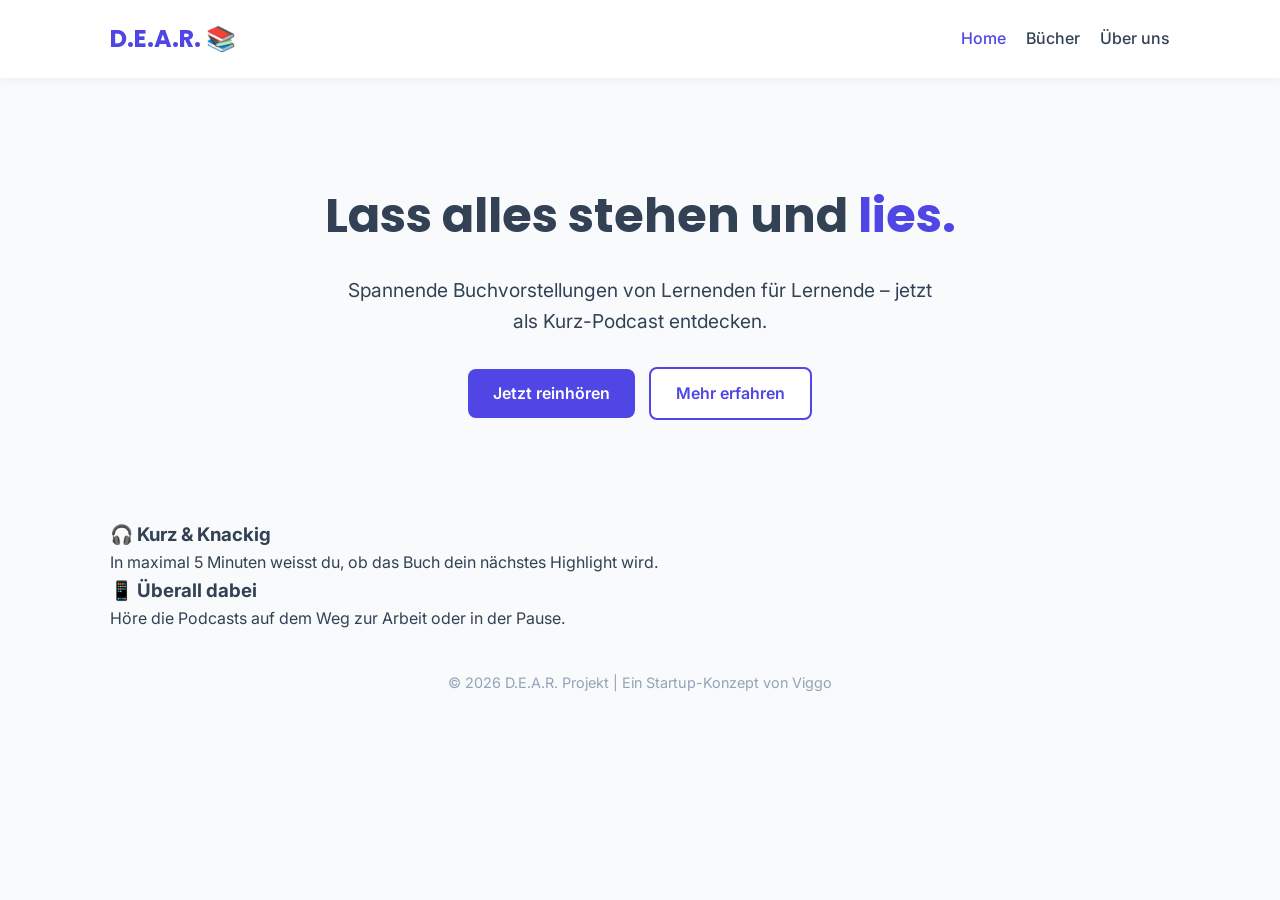
==== docs/Code/index.html @ a46dd7f9 "Projektstruktur mit Code-Ordner und Inhalten finalisiert" ====
<!DOCTYPE html>
<html lang="de">
<head>
    <meta charset="UTF-8">
    <meta name="viewport" content="width=device-width, initial-scale=1.0">
    <title>D.E.A.R. - Drop Everything And Read</title>
    <link href="https://fonts.googleapis.com/css2?family=Inter:wght@400;500&family=Poppins:wght@600;700&display=swap" rel="stylesheet">
    <link rel="stylesheet" href="style.css">
</head>
<body>

    <header class="main-header">
        <div class="container">
            <a href="index.html" class="logo">D.E.A.R. 📚</a>
            <nav class="main-nav">
                <ul>
                    <li><a href="index.html" class="active">Home</a></li>
                    <li><a href="buecher.html">Bücher</a></li>
                    <li><a href="about.html">Über uns</a></li>
                </ul>
            </nav>
        </div>
    </header>

    <main>
        <section class="hero">
            <div class="container">
                <h1>Lass alles stehen und <span>lies.</span></h1>
                <p>Spannende Buchvorstellungen von Lernenden für Lernende – jetzt als Kurz-Podcast entdecken.</p>
                <div class="hero-btns">
                    <a href="buecher.html" class="btn btn-primary">Jetzt reinhören</a>
                    <a href="about.html" class="btn btn-secondary">Mehr erfahren</a>
                </div>
            </div>
        </section>

        <section class="features">
            <div class="container">
                <div class="feature-card">
                    <h3>🎧 Kurz & Knackig</h3>
                    <p>In maximal 5 Minuten weisst du, ob das Buch dein nächstes Highlight wird.</p>
                </div>
                <div class="feature-card">
                    <h3>📱 Überall dabei</h3>
                    <p>Höre die Podcasts auf dem Weg zur Arbeit oder in der Pause.</p>
                </div>
            </div>
        </section>
    </main>

    <footer class="main-footer">
        <div class="container">
            <p>&copy; 2026 D.E.A.R. Projekt | Ein Startup-Konzept von Viggo</p>
        </div>
    </footer>

</body>
</html>
---- docs/Code/style.css ----
/* 1. Variablen & Reset */
:root {
    --primary: #4f46e5;
    --secondary: #f43f5e;
    --bg-light: #f8fafc;
    --text-dark: #334155;
    --white: #ffffff;
    --font-heading: 'Poppins', sans-serif;
    --font-body: 'Inter', sans-serif;
}

* {
    margin: 0;
    padding: 0;
    box-sizing: border-box;
}

body {
    font-family: var(--font-body);
    background-color: var(--bg-light);
    color: var(--text-dark);
    line-height: 1.6;
}

.container {
    max-width: 1100px;
    margin: 0 auto;
    padding: 0 20px;
}

/* 2. Header & Navigation */
.main-header {
    background: var(--white);
    padding: 20px 0;
    box-shadow: 0 2px 10px rgba(0,0,0,0.05);
}

.main-header .container {
    display: flex;
    justify-content: space-between;
    align-items: center;
}

.logo {
    font-family: var(--font-heading);
    font-size: 1.5rem;
    font-weight: 700;
    color: var(--primary);
    text-decoration: none;
}

.main-nav ul {
    display: flex;
    list-style: none;
    gap: 20px;
}

.main-nav a {
    text-decoration: none;
    color: var(--text-dark);
    font-weight: 500;
    transition: color 0.3s;
}

.main-nav a:hover, .main-nav a.active {
    color: var(--primary);
}

/* 3. Hero Section */
.hero {
    padding: 100px 0;
    text-align: center;
}

.hero h1 {
    font-family: var(--font-heading);
    font-size: 3rem;
    margin-bottom: 20px;
}

.hero h1 span {
    color: var(--primary);
}

.hero p {
    font-size: 1.2rem;
    max-width: 600px;
    margin: 0 auto 30px;
}

/* 4. Buttons */
.btn {
    display: inline-block;
    padding: 12px 25px;
    border-radius: 8px;
    text-decoration: none;
    font-weight: 600;
    transition: transform 0.2s;
}

.btn:hover {
    transform: translateY(-2px);
}

.btn-primary {
    background: var(--primary);
    color: var(--white);
}

.btn-secondary {
    background: var(--white);
    color: var(--primary);
    border: 2px solid var(--primary);
    margin-left: 10px;
}

/* 5. Footer */
.main-footer {
    text-align: center;
    padding: 40px 0;
    font-size: 0.9rem;
    color: #94a3b8;
}

/* 6. Book Detail Page */
.book-detail {
    background: var(--white);
    padding: 40px;
    margin-top: 40px;
    border-radius: 15px;
    box-shadow: 0 4px 20px rgba(0,0,0,0.05);
}

.book-header {
    display: flex;
    gap: 40px;
    margin-bottom: 40px;
    flex-wrap: wrap; /* Wichtig für Mobile-Ansicht */
}

.book-cover-placeholder {
    width: 200px;
    height: 300px;
    background: #e2e8f0;
    display: flex;
    align-items: center;
    justify-content: center;
    border-radius: 10px;
    color: #64748b;
    font-weight: 600;
}

.book-info {
    flex: 1;
    min-width: 300px;
}

.badge {
    display: inline-block;
    background: var(--secondary);
    color: var(--white);
    padding: 4px 12px;
    border-radius: 20px;
    font-size: 0.8rem;
    font-weight: 600;
    margin-bottom: 10px;
}

.book-info h1 {
    font-family: var(--font-heading);
    font-size: 2.5rem;
    margin-bottom: 5px;
}

.author {
    font-size: 1.2rem;
    color: #64748b;
    margin-bottom: 30px;
}

/* 7. Audio Player Styling */
.audio-container {
    background: var(--bg-light);
    padding: 20px;
    border-radius: 10px;
    border-left: 5px solid var(--primary);
}

.audio-container h3 {
    margin-bottom: 15px;
    font-size: 1rem;
}

audio {
    width: 100%;
}

.book-description h2 {
    font-family: var(--font-heading);
    margin-bottom: 15px;
}

.book-description p {
    margin-bottom: 15px;
}

/* 8. Books Overview Page */
.page-title {
    text-align: center;
    margin: 60px 0 40px;
}

.page-title h1 {
    font-family: var(--font-heading);
    font-size: 2.5rem;
    color: var(--text-dark);
}

/* Das Grid Layout */
.book-grid {
    display: grid;
    /* Erklärt: Erstelle so viele Spalten wie Platz ist, mindestens 250px breit */
    grid-template-columns: repeat(auto-fill, minmax(250px, 1fr));
    gap: 30px;
    margin-bottom: 80px;
}

/* Die Karten-Styles */
.book-card {
    background: var(--white);
    border-radius: 12px;
    overflow: hidden; /* Damit das Bild oben abgerundet bleibt */
    box-shadow: 0 4px 15px rgba(0,0,0,0.05);
    transition: transform 0.3s, box-shadow 0.3s;
}

.book-card:hover {
    transform: translateY(-5px);
    box-shadow: 0 10px 25px rgba(79, 70, 229, 0.15);
}

.card-image {
    height: 180px;
    background: #e2e8f0;
    display: flex;
    align-items: center;
    justify-content: center;
    color: #94a3b8;
    font-weight: 700;
    font-size: 1.2rem;
}

.card-content {
    padding: 20px;
}

.card-category {
    font-size: 0.75rem;
    font-weight: 600;
    text-transform: uppercase;
    color: var(--primary);
    letter-spacing: 1px;
}

.card-content h3 {
    font-family: var(--font-heading);
    margin: 5px 0 10px;
    font-size: 1.25rem;
}

.card-content p {
    font-size: 0.95rem;
    color: #64748b;
    margin-bottom: 20px;
}

.btn-text {
    color: var(--primary);
    text-decoration: none;
    font-weight: 600;
    font-size: 0.9rem;
}

.btn-text:hover {
    text-decoration: underline;
}

/* 9. About & Contact Page */
.about-content {
    margin: 80px 0;
    text-align: center;
}

.about-content h1 {
    font-family: var(--font-heading);
    font-size: 2.5rem;
    margin-bottom: 20px;
}

.lead {
    font-size: 1.3rem;
    color: #64748b;
    max-width: 800px;
    margin: 0 auto 40px;
}

.mission-grid {
    display: grid;
    grid-template-columns: 1fr 1fr;
    gap: 40px;
    text-align: left;
    margin-top: 60px;
}

.mission-item h3 {
    color: var(--primary);
    margin-bottom: 10px;
}

/* Kontakt-Formular Styling */
.contact-section {
    padding-bottom: 100px;
}

.contact-card {
    background: var(--white);
    padding: 40px;
    border-radius: 15px;
    box-shadow: 0 4px 20px rgba(0,0,0,0.05);
    max-width: 600px;
    margin: 0 auto;
}

.contact-form {
    margin-top: 30px;
}

.form-group {
    margin-bottom: 20px;
}

.form-group label {
    display: block;
    font-weight: 600;
    margin-bottom: 5px;
    font-size: 0.9rem;
}

.form-group input, 
.form-group textarea {
    width: 100%;
    padding: 12px;
    border: 2px solid #e2e8f0;
    border-radius: 8px;
    font-family: inherit;
    font-size: 1rem;
    transition: border-color 0.3s;
}

.form-group input:focus, 
.form-group textarea:focus {
    outline: none;
    border-color: var(--primary);
}

.contact-form .btn-primary {
    width: 100%;
    border: none;
    cursor: pointer;
    font-size: 1rem;
}
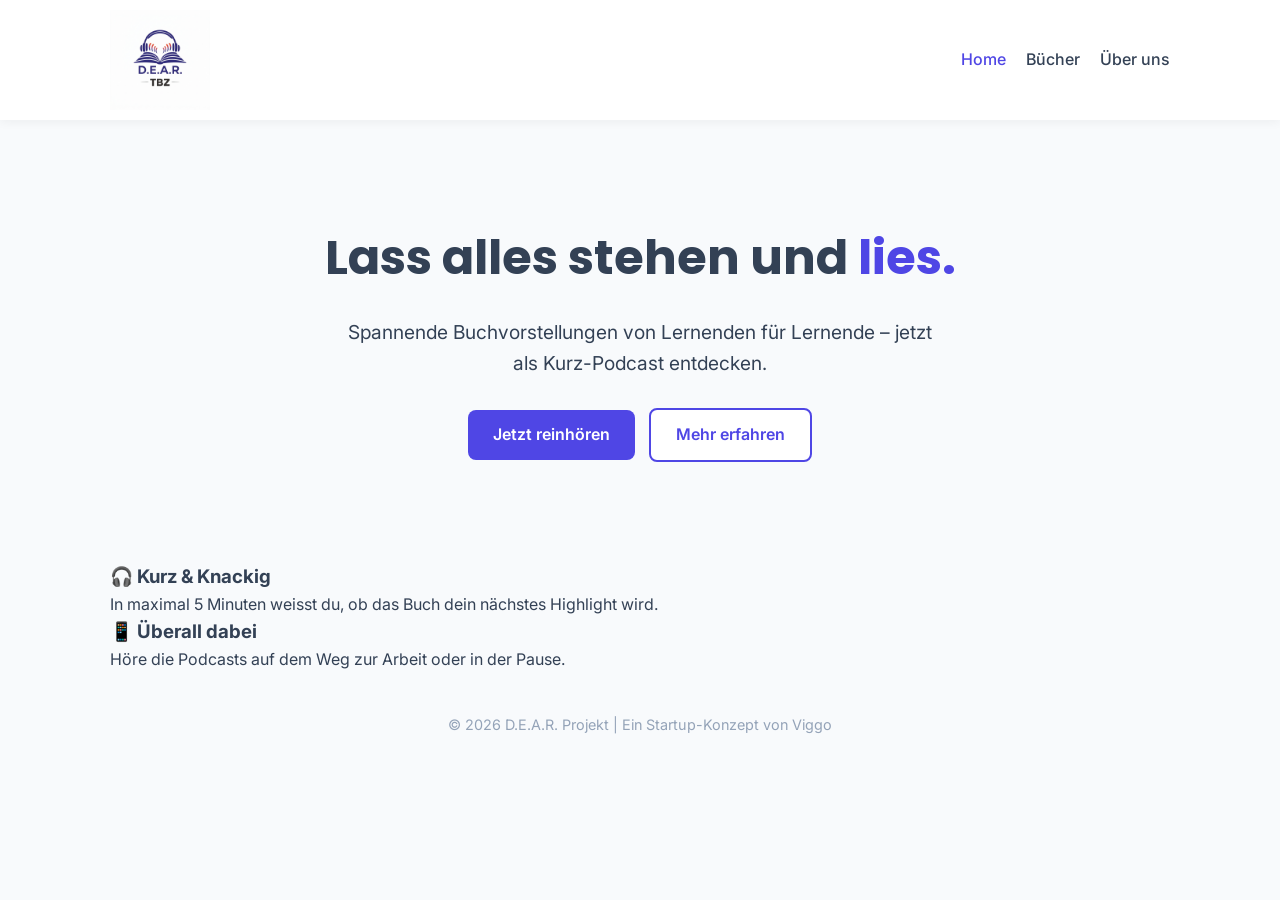
==== commit 59e6b5a2: "logo hinzugefügt" ====
--- a/docs/Code/index.html
+++ b/docs/Code/index.html
@@ -11,7 +11,9 @@
 
     <header class="main-header">
         <div class="container">
-            <a href="index.html" class="logo">D.E.A.R. 📚</a>
+            <a href="index.html" class="logo">
+                <img src="d.e.a.r_logo.png" alt="D.E.A.R. Projekt Logo, TBZ">
+            </a>
             <nav class="main-nav">
                 <ul>
                     <li><a href="index.html" class="active">Home</a></li>
--- a/docs/Code/style.css
+++ b/docs/Code/style.css
@@ -368,4 +368,33 @@
     border: none;
     cursor: pointer;
     font-size: 1rem;
+}
+
+/* 1. Den Header etwas schlanker machen */
+.main-header {
+    background: var(--white);
+    padding: 10px 0; /* Abstand oben/unten verkleinert, da das Logo schon Platz braucht */
+    box-shadow: 0 2px 10px rgba(0,0,0,0.05);
+}
+
+/* 2. Sicherstellen, dass alles exakt in der Mitte zentriert ist */
+.main-header .container {
+    display: flex;
+    justify-content: space-between;
+    align-items: center; /* Das ist der Befehl, der Text und Logo auf einer unsichtbaren Mittellinie hält */
+}
+
+/* 3. Die perfekte Logo-Grösse */
+.logo {
+    text-decoration: none;
+    padding: 0;
+    display: flex;
+    align-items: center;
+}
+
+.logo img {
+    height: 100px; /* Der goldene Mittelweg für dieses Logo */
+    width: auto;
+    display: block;
+    mix-blend-mode: multiply; /* Kleiner Profi-Trick: Macht einen weissen Bild-Hintergrund transparent! */
 }
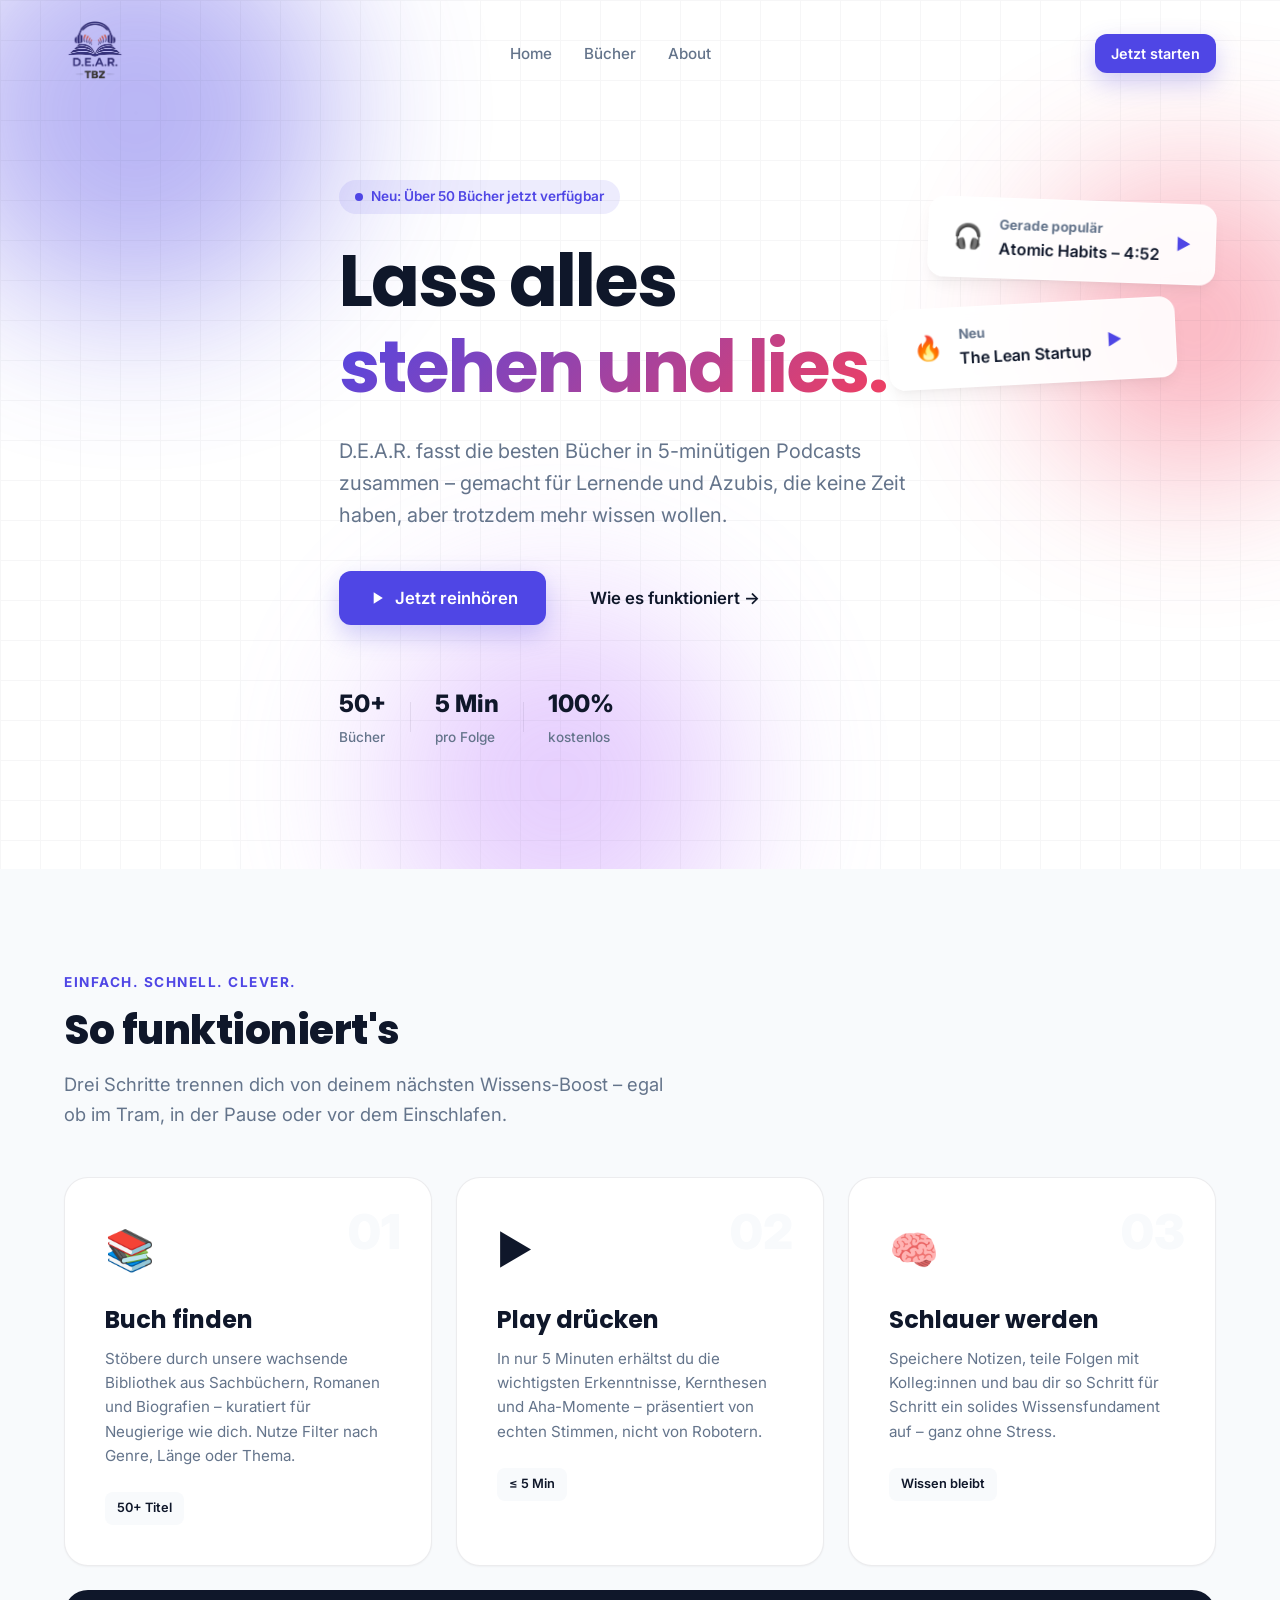
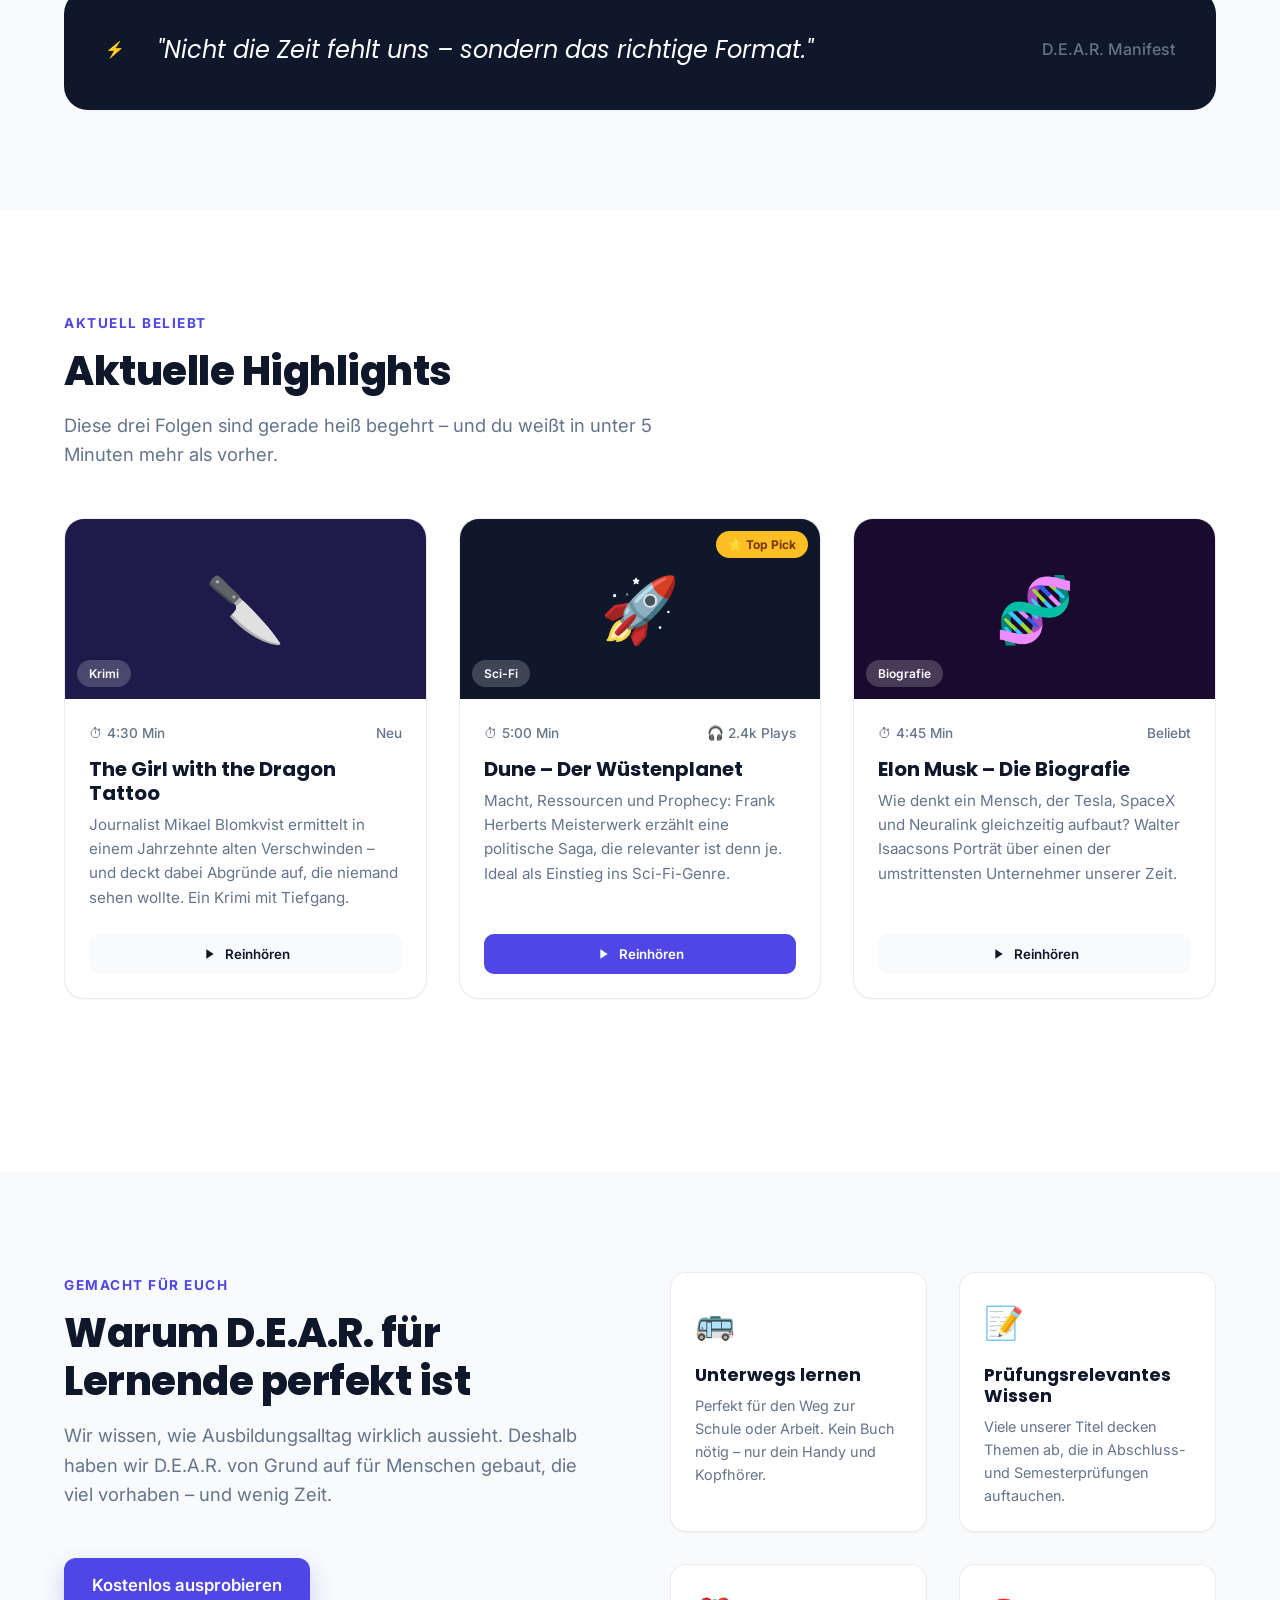
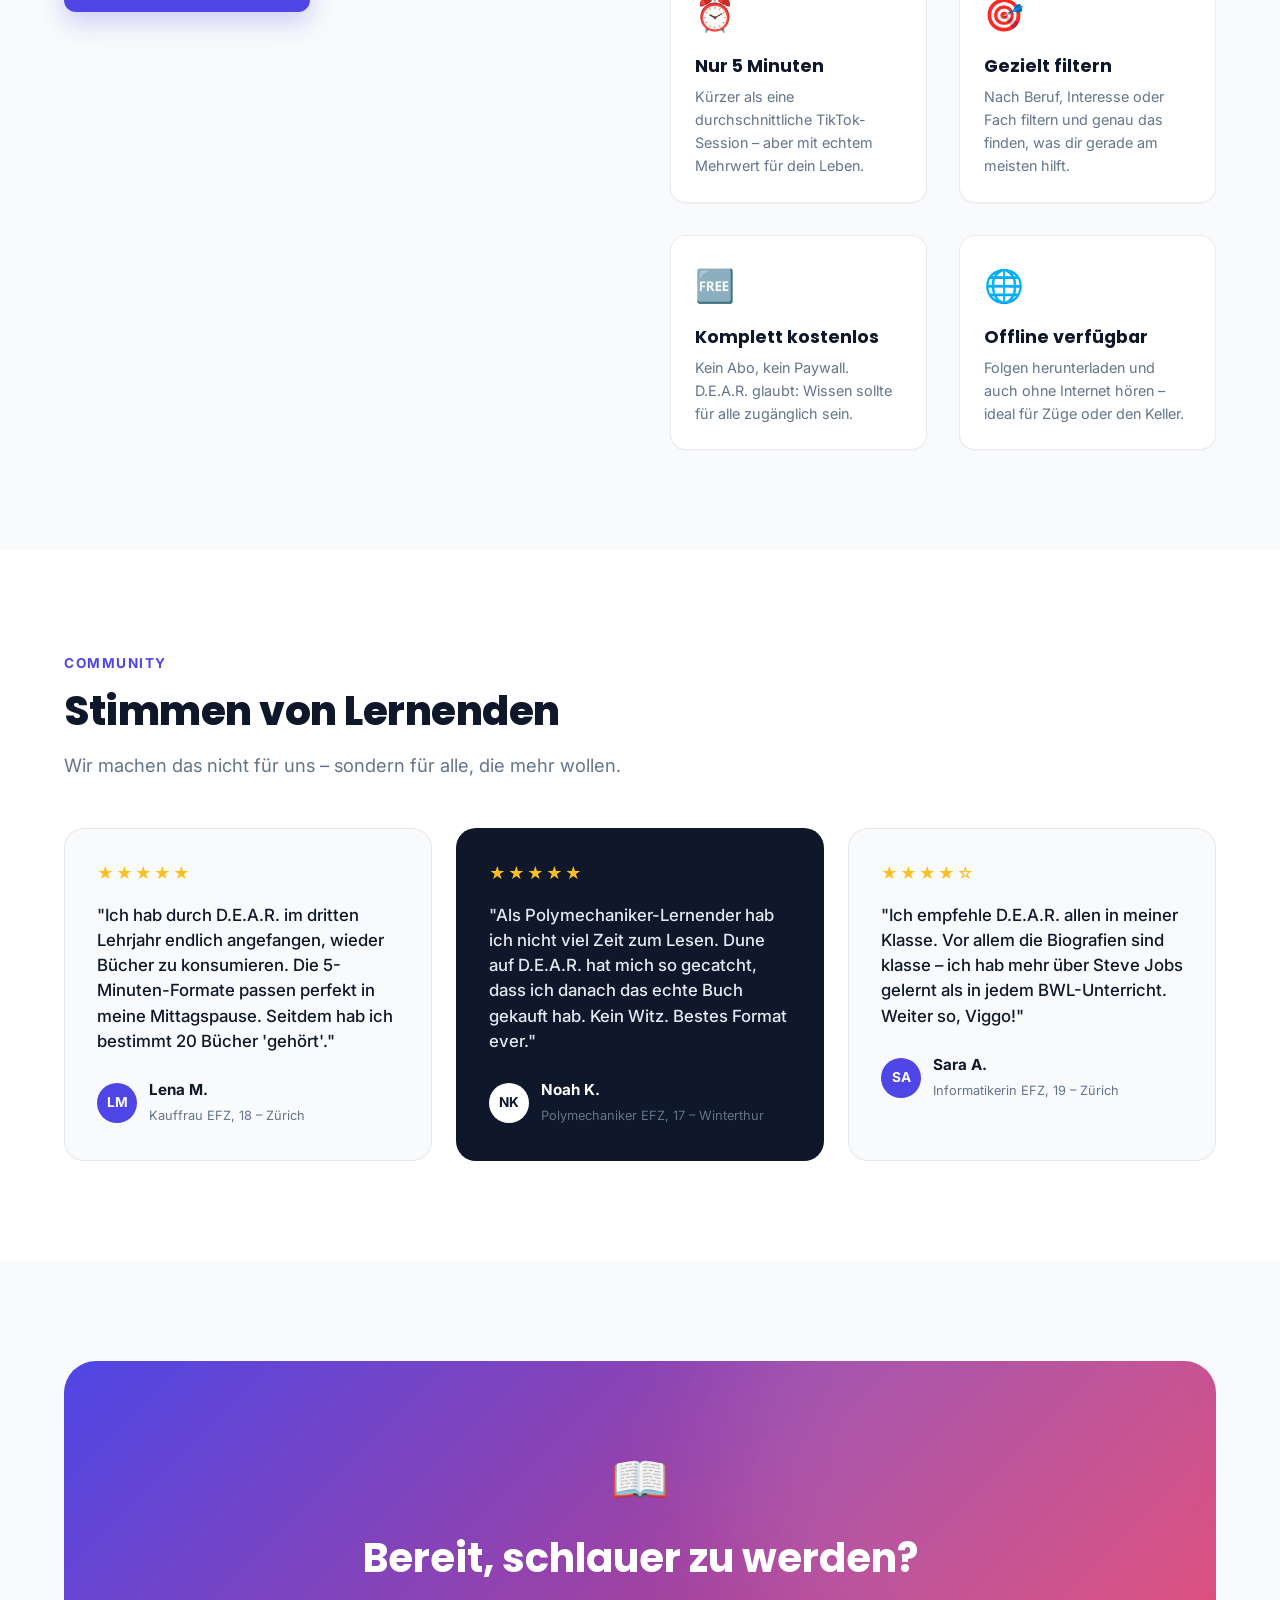
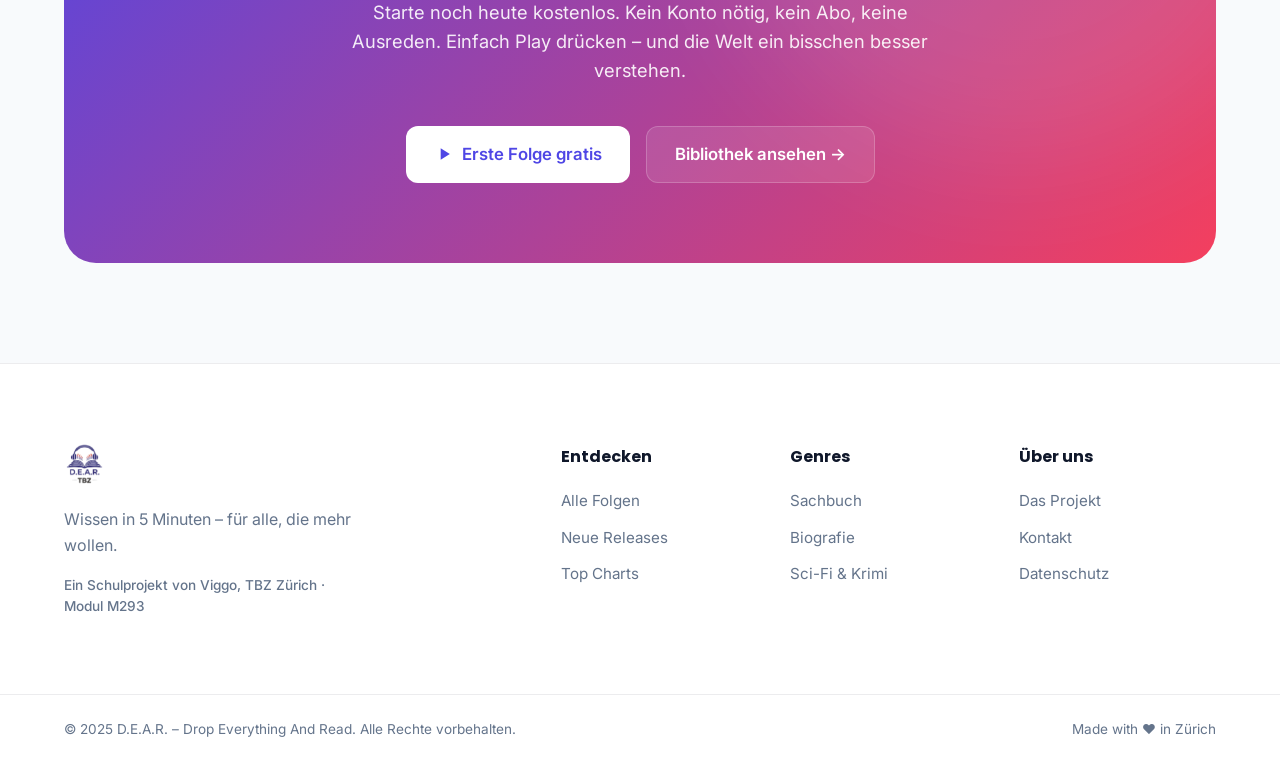
==== commit cc851280: "Login und Registrierung als eigene Seiten ausgelagert und Web Storage API integriert" ====
--- a/docs/Code/index.html
+++ b/docs/Code/index.html
@@ -1,60 +1,420 @@
 <!DOCTYPE html>
 <html lang="de">
 <head>
-    <meta charset="UTF-8">
-    <meta name="viewport" content="width=device-width, initial-scale=1.0">
-    <title>D.E.A.R. - Drop Everything And Read</title>
-    <link href="https://fonts.googleapis.com/css2?family=Inter:wght@400;500&family=Poppins:wght@600;700&display=swap" rel="stylesheet">
-    <link rel="stylesheet" href="style.css">
+  <meta charset="UTF-8" />
+  <meta name="viewport" content="width=device-width, initial-scale=1.0" />
+  <title>D.E.A.R. – Drop Everything And Read</title>
+  <link rel="preconnect" href="https://fonts.googleapis.com" />
+  <link rel="preconnect" href="https://fonts.gstatic.com" crossorigin />
+  <link href="https://fonts.googleapis.com/css2?family=Poppins:wght@400;600;700;800;900&family=Inter:wght@300;400;500;600&display=swap" rel="stylesheet" />
+  <link rel="stylesheet" href="style.css" />
 </head>
 <body>
 
-    <header class="main-header">
-        <div class="container">
-            <a href="index.html" class="logo">
-                <img src="d.e.a.r_logo.png" alt="D.E.A.R. Projekt Logo, TBZ">
-            </a>
-            <nav class="main-nav">
-                <ul>
-                    <li><a href="index.html" class="active">Home</a></li>
-                    <li><a href="buecher.html">Bücher</a></li>
-                    <li><a href="about.html">Über uns</a></li>
-                </ul>
-            </nav>
-        </div>
-    </header>
-
-    <main>
-        <section class="hero">
-            <div class="container">
-                <h1>Lass alles stehen und <span>lies.</span></h1>
-                <p>Spannende Buchvorstellungen von Lernenden für Lernende – jetzt als Kurz-Podcast entdecken.</p>
-                <div class="hero-btns">
-                    <a href="buecher.html" class="btn btn-primary">Jetzt reinhören</a>
-                    <a href="about.html" class="btn btn-secondary">Mehr erfahren</a>
-                </div>
-            </div>
-        </section>
-
-        <section class="features">
-            <div class="container">
-                <div class="feature-card">
-                    <h3>🎧 Kurz & Knackig</h3>
-                    <p>In maximal 5 Minuten weisst du, ob das Buch dein nächstes Highlight wird.</p>
-                </div>
-                <div class="feature-card">
-                    <h3>📱 Überall dabei</h3>
-                    <p>Höre die Podcasts auf dem Weg zur Arbeit oder in der Pause.</p>
-                </div>
-            </div>
-        </section>
-    </main>
-
-    <footer class="main-footer">
-        <div class="container">
-            <p>&copy; 2026 D.E.A.R. Projekt | Ein Startup-Konzept von Viggo</p>
-        </div>
-    </footer>
-
+  <!-- ===== STICKY HEADER ===== -->
+  <header class="site-header" id="site-header">
+    <div class="header-inner container">
+      <a href="#" class="logo-link">
+        <img src="d.e.a.r_logo.png" alt="D.E.A.R. Logo" class="logo-img" />
+      </a>
+      <nav class="main-nav" aria-label="Hauptnavigation">
+        <a href="#">Home</a>
+        <a href="#">Bücher</a>
+        <a href="#">About</a>
+      </nav>
+      <a href="#cta" class="btn btn-primary btn-sm">Jetzt starten</a>
+    </div>
+  </header>
+
+  <main>
+
+    <!-- ===== HERO SECTION ===== -->
+    <section class="hero" id="hero">
+      <!-- Animated background blobs -->
+      <div class="blob blob-1" aria-hidden="true"></div>
+      <div class="blob blob-2" aria-hidden="true"></div>
+      <div class="blob blob-3" aria-hidden="true"></div>
+      <div class="hero-grid-overlay" aria-hidden="true"></div>
+
+      <div class="container hero-content">
+        <div class="hero-badge fade-up">
+          <span class="badge-dot"></span>
+          Neu: Über 50 Bücher jetzt verfügbar
+        </div>
+        <h1 class="hero-headline fade-up delay-1">
+          Lass alles<br />
+          <span class="gradient-text">stehen und lies.</span>
+        </h1>
+        <p class="hero-sub fade-up delay-2">
+          D.E.A.R. fasst die besten Bücher in 5-minütigen Podcasts zusammen –
+          gemacht für Lernende und Azubis, die keine Zeit haben, aber trotzdem
+          mehr wissen wollen.
+        </p>
+        <div class="hero-actions fade-up delay-3">
+          <a href="#featured" class="btn btn-primary btn-lg">
+            <svg width="20" height="20" viewBox="0 0 24 24" fill="currentColor" aria-hidden="true"><path d="M8 5v14l11-7z"/></svg>
+            Jetzt reinhören
+          </a>
+          <a href="#how-it-works" class="btn btn-ghost btn-lg">Wie es funktioniert →</a>
+        </div>
+        <div class="hero-stats fade-up delay-4">
+          <div class="stat">
+            <span class="stat-num">50+</span>
+            <span class="stat-label">Bücher</span>
+          </div>
+          <div class="stat-divider" aria-hidden="true"></div>
+          <div class="stat">
+            <span class="stat-num">5 Min</span>
+            <span class="stat-label">pro Folge</span>
+          </div>
+          <div class="stat-divider" aria-hidden="true"></div>
+          <div class="stat">
+            <span class="stat-num">100%</span>
+            <span class="stat-label">kostenlos</span>
+          </div>
+        </div>
+      </div>
+
+      <!-- Floating podcast card decoration -->
+      <div class="hero-card-float fade-up delay-3" aria-hidden="true">
+        <div class="float-card">
+          <div class="float-card-icon">🎧</div>
+          <div class="float-card-text">
+            <strong>Gerade populär</strong>
+            <span>Atomic Habits – 4:52</span>
+          </div>
+          <div class="float-card-play">▶</div>
+        </div>
+        <div class="float-card float-card-2">
+          <div class="float-card-icon">🔥</div>
+          <div class="float-card-text">
+            <strong>Neu</strong>
+            <span>The Lean Startup</span>
+          </div>
+          <div class="float-card-play">▶</div>
+        </div>
+      </div>
+    </section>
+
+    <!-- ===== HOW IT WORKS ===== -->
+    <section class="how-it-works section-padding" id="how-it-works">
+      <div class="container">
+        <div class="section-label fade-up">Einfach. Schnell. Clever.</div>
+        <h2 class="section-title fade-up delay-1">So funktioniert's</h2>
+        <p class="section-sub fade-up delay-2">
+          Drei Schritte trennen dich von deinem nächsten Wissens-Boost – egal ob im Tram, in der Pause oder vor dem Einschlafen.
+        </p>
+
+        <div class="bento-grid fade-up delay-2">
+          <!-- Step 1 -->
+          <div class="bento-card bento-main">
+            <div class="step-number">01</div>
+            <div class="bento-icon">📚</div>
+            <h3>Buch finden</h3>
+            <p>Stöbere durch unsere wachsende Bibliothek aus Sachbüchern, Romanen und Biografien – kuratiert für Neugierige wie dich. Nutze Filter nach Genre, Länge oder Thema.</p>
+            <div class="bento-tag">50+ Titel</div>
+          </div>
+
+          <!-- Step 2 -->
+          <div class="bento-card bento-secondary">
+            <div class="step-number">02</div>
+            <div class="bento-icon">▶️</div>
+            <h3>Play drücken</h3>
+            <p>In nur 5 Minuten erhältst du die wichtigsten Erkenntnisse, Kernthesen und Aha-Momente – präsentiert von echten Stimmen, nicht von Robotern.</p>
+            <div class="bento-tag">≤ 5 Min</div>
+          </div>
+
+          <!-- Step 3 -->
+          <div class="bento-card bento-accent">
+            <div class="step-number">03</div>
+            <div class="bento-icon">🧠</div>
+            <h3>Schlauer werden</h3>
+            <p>Speichere Notizen, teile Folgen mit Kolleg:innen und bau dir so Schritt für Schritt ein solides Wissensfundament auf – ganz ohne Stress.</p>
+            <div class="bento-tag">Wissen bleibt</div>
+          </div>
+
+          <!-- Wide card -->
+          <div class="bento-card bento-wide">
+            <div class="bento-icon-sm">⚡</div>
+            <p class="bento-quote">"Nicht die Zeit fehlt uns – sondern das richtige Format."</p>
+            <span class="bento-author">D.E.A.R. Manifest</span>
+          </div>
+        </div>
+      </div>
+    </section>
+
+    <!-- ===== FEATURED EPISODES ===== -->
+    <section class="featured section-padding" id="featured">
+      <div class="container">
+        <div class="section-label fade-up">Aktuell beliebt</div>
+        <h2 class="section-title fade-up delay-1">Aktuelle Highlights</h2>
+        <p class="section-sub fade-up delay-2">
+          Diese drei Folgen sind gerade heiß begehrt – und du weißt in unter 5 Minuten mehr als vorher.
+        </p>
+
+        <div class="episode-grid">
+          <!-- Krimi Card -->
+          <article class="episode-card fade-up delay-1">
+            <div class="episode-cover" style="--cover-color: #1e1b4b;">
+              <span class="episode-emoji">🔪</span>
+              <div class="episode-genre-tag">Krimi</div>
+            </div>
+            <div class="episode-body">
+              <div class="episode-meta">
+                <span class="episode-dur">⏱ 4:30 Min</span>
+                <span class="episode-new">Neu</span>
+              </div>
+              <h3 class="episode-title">The Girl with the Dragon Tattoo</h3>
+              <p class="episode-desc">Journalist Mikael Blomkvist ermittelt in einem Jahrzehnte alten Verschwinden – und deckt dabei Abgründe auf, die niemand sehen wollte. Ein Krimi mit Tiefgang.</p>
+              <button class="btn btn-episode">
+                <svg width="16" height="16" viewBox="0 0 24 24" fill="currentColor"><path d="M8 5v14l11-7z"/></svg>
+                Reinhören
+              </button>
+            </div>
+          </article>
+
+          <!-- Sci-Fi Card -->
+          <article class="episode-card episode-card-featured fade-up delay-2">
+            <div class="episode-cover" style="--cover-color: #0f172a;">
+              <span class="episode-emoji">🚀</span>
+              <div class="episode-genre-tag">Sci-Fi</div>
+              <div class="episode-featured-badge">⭐ Top Pick</div>
+            </div>
+            <div class="episode-body">
+              <div class="episode-meta">
+                <span class="episode-dur">⏱ 5:00 Min</span>
+                <span class="episode-plays">🎧 2.4k Plays</span>
+              </div>
+              <h3 class="episode-title">Dune – Der Wüstenplanet</h3>
+              <p class="episode-desc">Macht, Ressourcen und Prophecy: Frank Herberts Meisterwerk erzählt eine politische Saga, die relevanter ist denn je. Ideal als Einstieg ins Sci-Fi-Genre.</p>
+              <button class="btn btn-episode btn-episode-primary">
+                <svg width="16" height="16" viewBox="0 0 24 24" fill="currentColor"><path d="M8 5v14l11-7z"/></svg>
+                Reinhören
+              </button>
+            </div>
+          </article>
+
+          <!-- Biografie Card -->
+          <article class="episode-card fade-up delay-3">
+            <div class="episode-cover" style="--cover-color: #1a0a2e;">
+              <span class="episode-emoji">🧬</span>
+              <div class="episode-genre-tag">Biografie</div>
+            </div>
+            <div class="episode-body">
+              <div class="episode-meta">
+                <span class="episode-dur">⏱ 4:45 Min</span>
+                <span class="episode-new">Beliebt</span>
+              </div>
+              <h3 class="episode-title">Elon Musk – Die Biografie</h3>
+              <p class="episode-desc">Wie denkt ein Mensch, der Tesla, SpaceX und Neuralink gleichzeitig aufbaut? Walter Isaacsons Porträt über einen der umstrittensten Unternehmer unserer Zeit.</p>
+              <button class="btn btn-episode">
+                <svg width="16" height="16" viewBox="0 0 24 24" fill="currentColor"><path d="M8 5v14l11-7z"/></svg>
+                Reinhören
+              </button>
+            </div>
+          </article>
+        </div>
+
+        <div class="featured-cta fade-up">
+          <a href="#" class="btn btn-ghost">Alle Folgen entdecken →</a>
+        </div>
+      </div>
+    </section>
+
+    <!-- ===== BENEFITS ===== -->
+    <section class="benefits section-padding" id="benefits">
+      <div class="container">
+        <div class="benefits-inner">
+          <div class="benefits-text fade-up">
+            <div class="section-label">Gemacht für euch</div>
+            <h2 class="section-title">Warum D.E.A.R. für Lernende perfekt ist</h2>
+            <p class="section-sub">
+              Wir wissen, wie Ausbildungsalltag wirklich aussieht. Deshalb haben wir D.E.A.R. von Grund auf für Menschen gebaut, die viel vorhaben – und wenig Zeit.
+            </p>
+            <a href="#cta" class="btn btn-primary btn-lg">Kostenlos ausprobieren</a>
+          </div>
+
+          <div class="benefits-grid fade-up delay-2">
+            <div class="benefit-item">
+              <div class="benefit-icon">🚌</div>
+              <div>
+                <h4>Unterwegs lernen</h4>
+                <p>Perfekt für den Weg zur Schule oder Arbeit. Kein Buch nötig – nur dein Handy und Kopfhörer.</p>
+              </div>
+            </div>
+            <div class="benefit-item">
+              <div class="benefit-icon">📝</div>
+              <div>
+                <h4>Prüfungsrelevantes Wissen</h4>
+                <p>Viele unserer Titel decken Themen ab, die in Abschluss- und Semesterprüfungen auftauchen.</p>
+              </div>
+            </div>
+            <div class="benefit-item">
+              <div class="benefit-icon">⏰</div>
+              <div>
+                <h4>Nur 5 Minuten</h4>
+                <p>Kürzer als eine durchschnittliche TikTok-Session – aber mit echtem Mehrwert für dein Leben.</p>
+              </div>
+            </div>
+            <div class="benefit-item">
+              <div class="benefit-icon">🎯</div>
+              <div>
+                <h4>Gezielt filtern</h4>
+                <p>Nach Beruf, Interesse oder Fach filtern und genau das finden, was dir gerade am meisten hilft.</p>
+              </div>
+            </div>
+            <div class="benefit-item">
+              <div class="benefit-icon">🆓</div>
+              <div>
+                <h4>Komplett kostenlos</h4>
+                <p>Kein Abo, kein Paywall. D.E.A.R. glaubt: Wissen sollte für alle zugänglich sein.</p>
+              </div>
+            </div>
+            <div class="benefit-item">
+              <div class="benefit-icon">🌐</div>
+              <div>
+                <h4>Offline verfügbar</h4>
+                <p>Folgen herunterladen und auch ohne Internet hören – ideal für Züge oder den Keller.</p>
+              </div>
+            </div>
+          </div>
+        </div>
+      </div>
+    </section>
+
+    <!-- ===== TESTIMONIALS ===== -->
+    <section class="testimonials section-padding" id="testimonials">
+      <div class="container">
+        <div class="section-label fade-up">Community</div>
+        <h2 class="section-title fade-up delay-1">Stimmen von Lernenden</h2>
+        <p class="section-sub fade-up delay-2">Wir machen das nicht für uns – sondern für alle, die mehr wollen.</p>
+
+        <div class="testimonials-grid">
+          <div class="testimonial-card fade-up delay-1">
+            <div class="stars" aria-label="5 von 5 Sternen">★★★★★</div>
+            <blockquote>
+              "Ich hab durch D.E.A.R. im dritten Lehrjahr endlich angefangen, wieder Bücher zu konsumieren. Die 5-Minuten-Formate passen perfekt in meine Mittagspause. Seitdem hab ich bestimmt 20 Bücher 'gehört'."
+            </blockquote>
+            <div class="testimonial-author">
+              <div class="author-avatar">LM</div>
+              <div>
+                <strong>Lena M.</strong>
+                <span>Kauffrau EFZ, 18 – Zürich</span>
+              </div>
+            </div>
+          </div>
+
+          <div class="testimonial-card testimonial-card-featured fade-up delay-2">
+            <div class="stars" aria-label="5 von 5 Sternen">★★★★★</div>
+            <blockquote>
+              "Als Polymechaniker-Lernender hab ich nicht viel Zeit zum Lesen. Dune auf D.E.A.R. hat mich so gecatcht, dass ich danach das echte Buch gekauft hab. Kein Witz. Bestes Format ever."
+            </blockquote>
+            <div class="testimonial-author">
+              <div class="author-avatar">NK</div>
+              <div>
+                <strong>Noah K.</strong>
+                <span>Polymechaniker EFZ, 17 – Winterthur</span>
+              </div>
+            </div>
+          </div>
+
+          <div class="testimonial-card fade-up delay-3">
+            <div class="stars" aria-label="4 von 5 Sternen">★★★★☆</div>
+            <blockquote>
+              "Ich empfehle D.E.A.R. allen in meiner Klasse. Vor allem die Biografien sind klasse – ich hab mehr über Steve Jobs gelernt als in jedem BWL-Unterricht. Weiter so, Viggo!"
+            </blockquote>
+            <div class="testimonial-author">
+              <div class="author-avatar">SA</div>
+              <div>
+                <strong>Sara A.</strong>
+                <span>Informatikerin EFZ, 19 – Zürich</span>
+              </div>
+            </div>
+          </div>
+        </div>
+      </div>
+    </section>
+
+    <!-- ===== BOTTOM CTA ===== -->
+    <section class="bottom-cta section-padding" id="cta">
+      <div class="container">
+        <div class="cta-box fade-up">
+          <div class="cta-blob" aria-hidden="true"></div>
+          <div class="cta-content">
+            <div class="cta-emoji">📖</div>
+            <h2>Bereit, schlauer zu werden?</h2>
+            <p>
+              Starte noch heute kostenlos. Kein Konto nötig, kein Abo, keine Ausreden.
+              Einfach Play drücken – und die Welt ein bisschen besser verstehen.
+            </p>
+            <div class="cta-actions">
+              <a href="#" class="btn btn-white btn-lg">
+                <svg width="20" height="20" viewBox="0 0 24 24" fill="currentColor"><path d="M8 5v14l11-7z"/></svg>
+                Erste Folge gratis
+              </a>
+              <a href="#featured" class="btn btn-ghost-white btn-lg">Bibliothek ansehen →</a>
+            </div>
+          </div>
+        </div>
+      </div>
+    </section>
+
+  </main>
+
+  <!-- ===== FOOTER ===== -->
+  <footer class="site-footer">
+    <div class="container footer-inner">
+      <div class="footer-brand">
+        <img src="d.e.a.r_logo.png" alt="D.E.A.R. Logo" class="logo-img logo-img-sm" />
+        <p>Wissen in 5 Minuten – für alle, die mehr wollen.</p>
+        <p class="footer-small">Ein Schulprojekt von Viggo, TBZ Zürich · Modul M293</p>
+      </div>
+      <nav class="footer-nav" aria-label="Footer-Navigation">
+        <div class="footer-col">
+          <strong>Entdecken</strong>
+          <a href="#">Alle Folgen</a>
+          <a href="#">Neue Releases</a>
+          <a href="#">Top Charts</a>
+        </div>
+        <div class="footer-col">
+          <strong>Genres</strong>
+          <a href="#">Sachbuch</a>
+          <a href="#">Biografie</a>
+          <a href="#">Sci-Fi & Krimi</a>
+        </div>
+        <div class="footer-col">
+          <strong>Über uns</strong>
+          <a href="#">Das Projekt</a>
+          <a href="#">Kontakt</a>
+          <a href="#">Datenschutz</a>
+        </div>
+      </nav>
+    </div>
+    <div class="footer-bottom">
+      <div class="container">
+        <span>© 2025 D.E.A.R. – Drop Everything And Read. Alle Rechte vorbehalten.</span>
+        <span>Made with ❤️ in Zürich</span>
+      </div>
+    </div>
+  </footer>
+
+  <script>
+    // Scroll-triggered fade-up animations
+    const observer = new IntersectionObserver((entries) => {
+      entries.forEach(entry => {
+        if (entry.isIntersecting) {
+          entry.target.classList.add('visible');
+        }
+      });
+    }, { threshold: 0.12, rootMargin: '0px 0px -40px 0px' });
+
+    document.querySelectorAll('.fade-up').forEach(el => observer.observe(el));
+
+    // Glassmorphism header on scroll
+    const header = document.getElementById('site-header');
+    window.addEventListener('scroll', () => {
+      header.classList.toggle('scrolled', window.scrollY > 30);
+    });
+  </script>
 </body>
 </html>
--- a/docs/Code/style.css
+++ b/docs/Code/style.css
@@ -1,400 +1,311 @@
-/* 1. Variablen & Reset */
+/* ==========================================================================
+   1. VARIABLEN & RESET
+   ========================================================================== */
 :root {
-    --primary: #4f46e5;
-    --secondary: #f43f5e;
-    --bg-light: #f8fafc;
-    --text-dark: #334155;
-    --white: #ffffff;
-    --font-heading: 'Poppins', sans-serif;
-    --font-body: 'Inter', sans-serif;
-}
-
-* {
-    margin: 0;
-    padding: 0;
-    box-sizing: border-box;
-}
+  --primary: #4f46e5;
+  --secondary: #f43f5e;
+  --bg-light: #f8fafc;
+  --bg-white: #ffffff;
+  --text-dark: #0f172a;
+  --text-muted: #64748b;
+  --border-light: rgba(15, 23, 42, 0.08);
+  --font-heading: 'Poppins', sans-serif;
+  --font-body: 'Inter', sans-serif;
+  
+  /* Modern Shadows */
+  --shadow-sm: 0 1px 2px rgba(0,0,0,0.04);
+  --shadow-md: 0 4px 6px -1px rgba(0,0,0,0.05), 0 2px 4px -1px rgba(0,0,0,0.03);
+  --shadow-lg: 0 10px 15px -3px rgba(0,0,0,0.05), 0 4px 6px -2px rgba(0,0,0,0.03);
+  --shadow-glow: 0 10px 25px rgba(79, 70, 229, 0.25);
+}
+
+* { margin: 0; padding: 0; box-sizing: border-box; }
+
+html { scroll-behavior: smooth; }
 
 body {
-    font-family: var(--font-body);
-    background-color: var(--bg-light);
-    color: var(--text-dark);
-    line-height: 1.6;
+  font-family: var(--font-body);
+  background-color: var(--bg-light);
+  color: var(--text-dark);
+  line-height: 1.6;
+  overflow-x: hidden;
 }
 
 .container {
-    max-width: 1100px;
-    margin: 0 auto;
-    padding: 0 20px;
-}
-
-/* 2. Header & Navigation */
-.main-header {
-    background: var(--white);
-    padding: 20px 0;
-    box-shadow: 0 2px 10px rgba(0,0,0,0.05);
-}
-
-.main-header .container {
-    display: flex;
-    justify-content: space-between;
-    align-items: center;
-}
-
-.logo {
-    font-family: var(--font-heading);
-    font-size: 1.5rem;
-    font-weight: 700;
-    color: var(--primary);
-    text-decoration: none;
-}
-
-.main-nav ul {
-    display: flex;
-    list-style: none;
-    gap: 20px;
-}
-
+  max-width: 1200px;
+  margin: 0 auto;
+  padding: 0 24px;
+}
+
+/* ==========================================================================
+   2. TYPOGRAFIE & BUTTONS
+   ========================================================================== */
+h1, h2, h3, h4 { font-family: var(--font-heading); color: var(--text-dark); line-height: 1.2; }
+.gradient-text {
+  background: linear-gradient(135deg, var(--primary), var(--secondary));
+  -webkit-background-clip: text;
+  -webkit-text-fill-color: transparent;
+}
+
+.section-label {
+  display: inline-block;
+  font-size: 0.85rem;
+  font-weight: 700;
+  text-transform: uppercase;
+  letter-spacing: 1.5px;
+  color: var(--primary);
+  margin-bottom: 12px;
+}
+.section-title { font-size: 2.5rem; margin-bottom: 16px; font-weight: 800; letter-spacing: -0.5px;}
+.section-sub { font-size: 1.15rem; color: var(--text-muted); max-width: 600px; margin-bottom: 48px; }
+.section-padding { padding: 100px 0; }
+
+.btn {
+  display: inline-flex; align-items: center; justify-content: center; gap: 8px;
+  border-radius: 12px; font-weight: 600; text-decoration: none;
+  transition: all 0.3s cubic-bezier(0.4, 0, 0.2, 1);
+  cursor: pointer; border: none; font-family: inherit;
+}
+.btn-sm { padding: 8px 16px; font-size: 0.9rem; }
+.btn-lg { padding: 14px 28px; font-size: 1.05rem; }
+.btn-primary { background: var(--primary); color: white; box-shadow: var(--shadow-glow); }
+.btn-primary:hover { transform: translateY(-2px); box-shadow: 0 15px 35px rgba(79, 70, 229, 0.35); }
+.btn-ghost { background: transparent; color: var(--text-dark); }
+.btn-ghost:hover { color: var(--primary); transform: translateX(4px); }
+.btn-white { background: white; color: var(--primary); }
+.btn-white:hover { transform: translateY(-2px); box-shadow: 0 10px 20px rgba(0,0,0,0.1); }
+.btn-ghost-white { background: rgba(255,255,255,0.1); color: white; border: 1px solid rgba(255,255,255,0.2); }
+.btn-ghost-white:hover { background: rgba(255,255,255,0.2); }
+
+/* ==========================================================================
+   3. HEADER (GLASSMORPHISM)
+   ========================================================================== */
+.site-header {
+  position: fixed; width: 100%; top: 0; z-index: 1000;
+  padding: 20px 0; transition: all 0.3s ease;
+}
+.site-header.scrolled {
+  padding: 12px 0; background: rgba(255, 255, 255, 0.8);
+  backdrop-filter: blur(16px); -webkit-backdrop-filter: blur(16px);
+  border-bottom: 1px solid rgba(255, 255, 255, 0.3);
+  box-shadow: var(--shadow-sm);
+}
+.header-inner { display: flex; justify-content: space-between; align-items: center; }
+.logo-img { height: 60px; width: auto; mix-blend-mode: multiply; }
+.logo-img-sm { height: 40px; }
+.main-nav { display: flex; gap: 32px; }
 .main-nav a {
-    text-decoration: none;
-    color: var(--text-dark);
-    font-weight: 500;
-    transition: color 0.3s;
-}
-
-.main-nav a:hover, .main-nav a.active {
-    color: var(--primary);
-}
-
-/* 3. Hero Section */
+  text-decoration: none; color: var(--text-muted); font-weight: 500; font-size: 0.95rem;
+  transition: color 0.2s;
+}
+.main-nav a:hover { color: var(--primary); }
+
+/* ==========================================================================
+   4. HERO SECTION
+   ========================================================================== */
 .hero {
-    padding: 100px 0;
-    text-align: center;
-}
-
-.hero h1 {
-    font-family: var(--font-heading);
-    font-size: 3rem;
-    margin-bottom: 20px;
-}
-
-.hero h1 span {
-    color: var(--primary);
-}
-
-.hero p {
-    font-size: 1.2rem;
-    max-width: 600px;
-    margin: 0 auto 30px;
-}
-
-/* 4. Buttons */
-.btn {
-    display: inline-block;
-    padding: 12px 25px;
-    border-radius: 8px;
-    text-decoration: none;
-    font-weight: 600;
-    transition: transform 0.2s;
-}
-
-.btn:hover {
-    transform: translateY(-2px);
-}
-
-.btn-primary {
-    background: var(--primary);
-    color: var(--white);
-}
-
-.btn-secondary {
-    background: var(--white);
-    color: var(--primary);
-    border: 2px solid var(--primary);
-    margin-left: 10px;
-}
-
-/* 5. Footer */
-.main-footer {
-    text-align: center;
-    padding: 40px 0;
-    font-size: 0.9rem;
-    color: #94a3b8;
-}
-
-/* 6. Book Detail Page */
-.book-detail {
-    background: var(--white);
-    padding: 40px;
-    margin-top: 40px;
-    border-radius: 15px;
-    box-shadow: 0 4px 20px rgba(0,0,0,0.05);
-}
-
-.book-header {
-    display: flex;
-    gap: 40px;
-    margin-bottom: 40px;
-    flex-wrap: wrap; /* Wichtig für Mobile-Ansicht */
-}
-
-.book-cover-placeholder {
-    width: 200px;
-    height: 300px;
-    background: #e2e8f0;
-    display: flex;
-    align-items: center;
-    justify-content: center;
-    border-radius: 10px;
-    color: #64748b;
-    font-weight: 600;
-}
-
-.book-info {
-    flex: 1;
-    min-width: 300px;
-}
-
-.badge {
-    display: inline-block;
-    background: var(--secondary);
-    color: var(--white);
-    padding: 4px 12px;
-    border-radius: 20px;
-    font-size: 0.8rem;
-    font-weight: 600;
-    margin-bottom: 10px;
-}
-
-.book-info h1 {
-    font-family: var(--font-heading);
-    font-size: 2.5rem;
-    margin-bottom: 5px;
-}
-
-.author {
-    font-size: 1.2rem;
-    color: #64748b;
-    margin-bottom: 30px;
-}
-
-/* 7. Audio Player Styling */
-.audio-container {
-    background: var(--bg-light);
-    padding: 20px;
-    border-radius: 10px;
-    border-left: 5px solid var(--primary);
-}
-
-.audio-container h3 {
-    margin-bottom: 15px;
-    font-size: 1rem;
-}
-
-audio {
-    width: 100%;
-}
-
-.book-description h2 {
-    font-family: var(--font-heading);
-    margin-bottom: 15px;
-}
-
-.book-description p {
-    margin-bottom: 15px;
-}
-
-/* 8. Books Overview Page */
-.page-title {
-    text-align: center;
-    margin: 60px 0 40px;
-}
-
-.page-title h1 {
-    font-family: var(--font-heading);
-    font-size: 2.5rem;
-    color: var(--text-dark);
-}
-
-/* Das Grid Layout */
-.book-grid {
-    display: grid;
-    /* Erklärt: Erstelle so viele Spalten wie Platz ist, mindestens 250px breit */
-    grid-template-columns: repeat(auto-fill, minmax(250px, 1fr));
-    gap: 30px;
-    margin-bottom: 80px;
-}
-
-/* Die Karten-Styles */
-.book-card {
-    background: var(--white);
-    border-radius: 12px;
-    overflow: hidden; /* Damit das Bild oben abgerundet bleibt */
-    box-shadow: 0 4px 15px rgba(0,0,0,0.05);
-    transition: transform 0.3s, box-shadow 0.3s;
-}
-
-.book-card:hover {
-    transform: translateY(-5px);
-    box-shadow: 0 10px 25px rgba(79, 70, 229, 0.15);
-}
-
-.card-image {
-    height: 180px;
-    background: #e2e8f0;
-    display: flex;
-    align-items: center;
-    justify-content: center;
-    color: #94a3b8;
-    font-weight: 700;
-    font-size: 1.2rem;
-}
-
-.card-content {
-    padding: 20px;
-}
-
-.card-category {
-    font-size: 0.75rem;
-    font-weight: 600;
-    text-transform: uppercase;
-    color: var(--primary);
-    letter-spacing: 1px;
-}
-
-.card-content h3 {
-    font-family: var(--font-heading);
-    margin: 5px 0 10px;
-    font-size: 1.25rem;
-}
-
-.card-content p {
-    font-size: 0.95rem;
-    color: #64748b;
-    margin-bottom: 20px;
-}
-
-.btn-text {
-    color: var(--primary);
-    text-decoration: none;
-    font-weight: 600;
-    font-size: 0.9rem;
-}
-
-.btn-text:hover {
-    text-decoration: underline;
-}
-
-/* 9. About & Contact Page */
-.about-content {
-    margin: 80px 0;
-    text-align: center;
-}
-
-.about-content h1 {
-    font-family: var(--font-heading);
-    font-size: 2.5rem;
-    margin-bottom: 20px;
-}
-
-.lead {
-    font-size: 1.3rem;
-    color: #64748b;
-    max-width: 800px;
-    margin: 0 auto 40px;
-}
-
-.mission-grid {
-    display: grid;
-    grid-template-columns: 1fr 1fr;
-    gap: 40px;
-    text-align: left;
-    margin-top: 60px;
-}
-
-.mission-item h3 {
-    color: var(--primary);
-    margin-bottom: 10px;
-}
-
-/* Kontakt-Formular Styling */
-.contact-section {
-    padding-bottom: 100px;
-}
-
-.contact-card {
-    background: var(--white);
-    padding: 40px;
-    border-radius: 15px;
-    box-shadow: 0 4px 20px rgba(0,0,0,0.05);
-    max-width: 600px;
-    margin: 0 auto;
-}
-
-.contact-form {
-    margin-top: 30px;
-}
-
-.form-group {
-    margin-bottom: 20px;
-}
-
-.form-group label {
-    display: block;
-    font-weight: 600;
-    margin-bottom: 5px;
-    font-size: 0.9rem;
-}
-
-.form-group input, 
-.form-group textarea {
-    width: 100%;
-    padding: 12px;
-    border: 2px solid #e2e8f0;
-    border-radius: 8px;
-    font-family: inherit;
-    font-size: 1rem;
-    transition: border-color 0.3s;
-}
-
-.form-group input:focus, 
-.form-group textarea:focus {
-    outline: none;
-    border-color: var(--primary);
-}
-
-.contact-form .btn-primary {
-    width: 100%;
-    border: none;
-    cursor: pointer;
-    font-size: 1rem;
-}
-
-/* 1. Den Header etwas schlanker machen */
-.main-header {
-    background: var(--white);
-    padding: 10px 0; /* Abstand oben/unten verkleinert, da das Logo schon Platz braucht */
-    box-shadow: 0 2px 10px rgba(0,0,0,0.05);
-}
-
-/* 2. Sicherstellen, dass alles exakt in der Mitte zentriert ist */
-.main-header .container {
-    display: flex;
-    justify-content: space-between;
-    align-items: center; /* Das ist der Befehl, der Text und Logo auf einer unsichtbaren Mittellinie hält */
-}
-
-/* 3. Die perfekte Logo-Grösse */
-.logo {
-    text-decoration: none;
-    padding: 0;
-    display: flex;
-    align-items: center;
-}
-
-.logo img {
-    height: 100px; /* Der goldene Mittelweg für dieses Logo */
-    width: auto;
-    display: block;
-    mix-blend-mode: multiply; /* Kleiner Profi-Trick: Macht einen weissen Bild-Hintergrund transparent! */
-}+  position: relative; padding: 180px 0 120px;
+  background-color: var(--bg-white); overflow: hidden;
+}
+.hero-grid-overlay {
+  position: absolute; inset: 0; z-index: 0; opacity: 0.03;
+  background-image: linear-gradient(var(--text-dark) 1px, transparent 1px), linear-gradient(90deg, var(--text-dark) 1px, transparent 1px);
+  background-size: 40px 40px;
+}
+.blob {
+  position: absolute; border-radius: 50%; filter: blur(80px); opacity: 0.4; z-index: 0;
+  animation: blobFloat 10s infinite alternate ease-in-out;
+}
+.blob-1 { top: -10%; left: -5%; width: 400px; height: 400px; background: var(--primary); }
+.blob-2 { top: 20%; right: -5%; width: 300px; height: 300px; background: var(--secondary); animation-delay: -5s; }
+.blob-3 { bottom: -10%; left: 30%; width: 350px; height: 350px; background: #c084fc; animation-delay: -2s; }
+
+@keyframes blobFloat {
+  0% { transform: translate(0,0) scale(1); }
+  100% { transform: translate(50px, 50px) scale(1.1); }
+}
+
+.hero-content { position: relative; z-index: 1; max-width: 650px; }
+.hero-badge {
+  display: inline-flex; align-items: center; gap: 8px;
+  background: rgba(79, 70, 229, 0.1); color: var(--primary);
+  padding: 6px 16px; border-radius: 50px; font-size: 0.85rem; font-weight: 600; margin-bottom: 24px;
+}
+.badge-dot { width: 8px; height: 8px; background: var(--primary); border-radius: 50%; }
+.hero-headline { font-size: 4.5rem; letter-spacing: -2px; margin-bottom: 24px; }
+.hero-sub { font-size: 1.25rem; color: var(--text-muted); margin-bottom: 40px; }
+.hero-actions { display: flex; gap: 16px; margin-bottom: 60px; }
+.hero-stats { display: flex; align-items: center; gap: 24px; }
+.stat-num { display: block; font-size: 1.5rem; font-weight: 800; color: var(--text-dark); }
+.stat-label { font-size: 0.85rem; color: var(--text-muted); font-weight: 500; }
+.stat-divider { width: 1px; height: 30px; background: var(--border-light); }
+
+.hero-card-float {
+  position: absolute; top: 200px; right: 5%; z-index: 1;
+  display: flex; flex-direction: column; gap: 20px; pointer-events: none;
+}
+.float-card {
+  background: rgba(255,255,255,0.9); backdrop-filter: blur(10px);
+  padding: 16px 24px; border-radius: 16px; box-shadow: var(--shadow-lg);
+  display: flex; align-items: center; gap: 16px; border: 1px solid rgba(255,255,255,0.5);
+  transform: rotate(2deg);
+}
+.float-card-2 { transform: rotate(-3deg) translateX(-40px); }
+.float-card-icon { font-size: 1.5rem; }
+.float-card-text strong { display: block; font-size: 0.85rem; color: var(--text-muted); }
+.float-card-text span { font-weight: 600; color: var(--text-dark); }
+.float-card-play { color: var(--primary); font-weight: bold; }
+
+/* ==========================================================================
+   5. BENTO GRID (HOW IT WORKS)
+   ========================================================================== */
+.bento-grid {
+  display: grid; grid-template-columns: repeat(3, 1fr); gap: 24px;
+}
+.bento-card {
+  background: var(--bg-white); border-radius: 24px; padding: 40px;
+  box-shadow: var(--shadow-sm); border: 1px solid var(--border-light);
+  position: relative; overflow: hidden; transition: transform 0.3s;
+}
+.bento-card:hover { transform: translateY(-5px); box-shadow: var(--shadow-md); }
+.step-number { position: absolute; top: 30px; right: 30px; font-size: 3rem; font-weight: 900; color: var(--bg-light); line-height: 1; }
+.bento-icon { font-size: 2.5rem; margin-bottom: 24px; }
+.bento-card h3 { font-size: 1.5rem; margin-bottom: 12px; }
+.bento-card p { color: var(--text-muted); font-size: 0.95rem; margin-bottom: 24px; }
+.bento-tag {
+  display: inline-block; padding: 6px 12px; border-radius: 8px; font-size: 0.8rem; font-weight: 600;
+  background: var(--bg-light); color: var(--text-dark);
+}
+.bento-wide {
+  grid-column: span 3; background: var(--text-dark); color: white; display: flex; align-items: center; gap: 32px;
+}
+.bento-wide .bento-quote { font-size: 1.5rem; font-family: var(--font-heading); font-style: italic; margin: 0; color: white; flex: 1; }
+.bento-wide .bento-author { color: var(--text-muted); font-weight: 500; }
+
+/* ==========================================================================
+   6. FEATURED EPISODES
+   ========================================================================== */
+.featured { background: var(--bg-white); }
+.episode-grid { display: grid; grid-template-columns: repeat(3, 1fr); gap: 32px; margin-bottom: 48px; }
+.episode-card {
+  background: var(--bg-white); border-radius: 20px; overflow: hidden;
+  border: 1px solid var(--border-light); box-shadow: var(--shadow-sm);
+  transition: all 0.3s; display: flex; flex-direction: column;
+}
+.episode-card:hover { transform: translateY(-8px); box-shadow: var(--shadow-lg); }
+.episode-cover {
+  background: var(--cover-color); height: 180px; display: flex; align-items: center; justify-content: center; position: relative;
+}
+.episode-emoji { font-size: 4rem; }
+.episode-genre-tag { position: absolute; bottom: 12px; left: 12px; background: rgba(255,255,255,0.2); backdrop-filter: blur(4px); color: white; padding: 4px 12px; border-radius: 50px; font-size: 0.75rem; font-weight: 600; }
+.episode-featured-badge { position: absolute; top: 12px; right: 12px; background: #fbbf24; color: #78350f; padding: 4px 12px; border-radius: 50px; font-size: 0.75rem; font-weight: 700; }
+.episode-body { padding: 24px; flex: 1; display: flex; flex-direction: column; }
+.episode-meta { display: flex; justify-content: space-between; font-size: 0.85rem; color: var(--text-muted); font-weight: 500; margin-bottom: 12px; }
+.episode-title { font-size: 1.25rem; margin-bottom: 8px; }
+.episode-desc { font-size: 0.95rem; color: var(--text-muted); margin-bottom: 24px; flex: 1; }
+.btn-episode { width: 100%; padding: 12px; background: var(--bg-light); color: var(--text-dark); border-radius: 10px; }
+.btn-episode:hover { background: var(--border-light); }
+.btn-episode-primary { background: var(--primary); color: white; }
+.btn-episode-primary:hover { background: #4338ca; }
+.featured-cta { text-align: center; }
+
+/* ==========================================================================
+   7. BENEFITS
+   ========================================================================== */
+.benefits-inner { display: grid; grid-template-columns: 1fr 1fr; gap: 60px; align-items: start; }
+.benefits-text { position: sticky; top: 120px; }
+.benefits-grid { display: grid; grid-template-columns: 1fr 1fr; gap: 32px; }
+.benefit-item { background: var(--bg-white); padding: 24px; border-radius: 16px; box-shadow: var(--shadow-sm); border: 1px solid var(--border-light); }
+.benefit-icon { font-size: 2rem; margin-bottom: 16px; }
+.benefit-item h4 { font-size: 1.1rem; margin-bottom: 8px; }
+.benefit-item p { font-size: 0.9rem; color: var(--text-muted); }
+
+/* ==========================================================================
+   8. TESTIMONIALS
+   ========================================================================== */
+.testimonials { background: var(--bg-white); }
+.testimonials-grid { display: grid; grid-template-columns: repeat(3, 1fr); gap: 24px; }
+.testimonial-card { padding: 32px; background: var(--bg-light); border-radius: 20px; border: 1px solid var(--border-light); }
+.testimonial-card-featured { background: var(--text-dark); color: white; }
+.stars { color: #fbbf24; letter-spacing: 2px; margin-bottom: 16px; }
+.testimonial-card blockquote { font-size: 1.05rem; font-weight: 500; line-height: 1.5; margin-bottom: 24px; }
+.testimonial-card-featured blockquote { color: #e2e8f0; }
+.testimonial-author { display: flex; align-items: center; gap: 12px; }
+.author-avatar { width: 40px; height: 40px; border-radius: 50%; background: var(--primary); color: white; display: flex; align-items: center; justify-content: center; font-weight: 700; font-size: 0.85rem; }
+.testimonial-card-featured .author-avatar { background: white; color: var(--text-dark); }
+.testimonial-author strong { display: block; font-size: 0.95rem; }
+.testimonial-author span { font-size: 0.8rem; color: var(--text-muted); }
+
+/* ==========================================================================
+   9. BOTTOM CTA
+   ========================================================================== */
+.cta-box {
+  background: linear-gradient(135deg, var(--primary), var(--secondary));
+  border-radius: 32px; padding: 80px 40px; text-align: center; color: white; position: relative; overflow: hidden;
+}
+.cta-blob { position: absolute; width: 600px; height: 600px; background: rgba(255,255,255,0.1); border-radius: 50%; filter: blur(60px); top: -200px; right: -100px; }
+.cta-content { position: relative; z-index: 1; max-width: 600px; margin: 0 auto; }
+.cta-emoji { font-size: 3rem; margin-bottom: 16px; }
+.cta-content h2 { color: white; font-size: 2.5rem; margin-bottom: 16px; }
+.cta-content p { font-size: 1.15rem; color: rgba(255,255,255,0.9); margin-bottom: 40px; }
+.cta-actions { display: flex; gap: 16px; justify-content: center; }
+
+/* ==========================================================================
+   10. FOOTER
+   ========================================================================== */
+.site-footer { background: var(--bg-white); border-top: 1px solid var(--border-light); padding-top: 80px; }
+.footer-inner { display: grid; grid-template-columns: 2fr 3fr; gap: 60px; margin-bottom: 60px; }
+.footer-brand p { color: var(--text-muted); margin: 16px 0; max-width: 300px; }
+.footer-small { font-size: 0.85rem; font-weight: 500; }
+.footer-nav { display: grid; grid-template-columns: repeat(3, 1fr); gap: 32px; }
+.footer-col { display: flex; flex-direction: column; gap: 12px; }
+.footer-col strong { color: var(--text-dark); margin-bottom: 8px; font-family: var(--font-heading); }
+.footer-col a { color: var(--text-muted); text-decoration: none; font-size: 0.95rem; transition: color 0.2s; }
+.footer-col a:hover { color: var(--primary); }
+.footer-bottom { border-top: 1px solid var(--border-light); padding: 24px 0; }
+.footer-bottom .container { display: flex; justify-content: space-between; font-size: 0.85rem; color: var(--text-muted); }
+
+/* ==========================================================================
+   11. ANIMATIONEN (FADE-UP)
+   ========================================================================== */
+.fade-up { opacity: 0; transform: translateY(30px); transition: opacity 0.8s cubic-bezier(0.16, 1, 0.3, 1), transform 0.8s cubic-bezier(0.16, 1, 0.3, 1); }
+.fade-up.visible { opacity: 1; transform: translateY(0); }
+.delay-1 { transition-delay: 0.1s; }
+.delay-2 { transition-delay: 0.2s; }
+.delay-3 { transition-delay: 0.3s; }
+.delay-4 { transition-delay: 0.4s; }
+
+/* ==========================================================================
+   12. STYLES FÜR UNTERSEITEN (Bücher, Detail, About)
+   ========================================================================== */
+.page-title { text-align: center; margin: 150px 0 60px; }
+.book-grid { display: grid; grid-template-columns: repeat(auto-fill, minmax(280px, 1fr)); gap: 30px; margin-bottom: 80px; }
+.book-card { background: var(--bg-white); border-radius: 16px; overflow: hidden; box-shadow: var(--shadow-sm); border: 1px solid var(--border-light); transition: all 0.3s; }
+.book-card:hover { transform: translateY(-5px); box-shadow: var(--shadow-md); border-color: rgba(79, 70, 229, 0.3); }
+.card-image { height: 180px; background: var(--bg-light); display: flex; align-items: center; justify-content: center; font-size: 1.5rem; font-weight: 700; color: var(--text-muted); }
+.card-content { padding: 24px; }
+.card-category { font-size: 0.75rem; font-weight: 700; text-transform: uppercase; color: var(--primary); letter-spacing: 1px; }
+.card-content h3 { margin: 8px 0 12px; font-size: 1.3rem; }
+.card-content p { font-size: 0.95rem; color: var(--text-muted); margin-bottom: 24px; }
+.btn-text { color: var(--primary); text-decoration: none; font-weight: 600; font-size: 0.95rem; }
+.btn-text:hover { text-decoration: underline; }
+
+.book-detail { background: var(--bg-white); padding: 48px; margin-top: 150px; border-radius: 24px; box-shadow: var(--shadow-sm); border: 1px solid var(--border-light); }
+.book-header { display: flex; gap: 48px; margin-bottom: 48px; flex-wrap: wrap; }
+.book-cover-placeholder { width: 220px; height: 320px; background: var(--bg-light); border-radius: 16px; display: flex; align-items: center; justify-content: center; color: var(--text-muted); font-weight: 600; border: 1px solid var(--border-light); }
+.book-info { flex: 1; min-width: 300px; }
+.badge { display: inline-block; background: var(--secondary); color: white; padding: 6px 16px; border-radius: 50px; font-size: 0.85rem; font-weight: 600; margin-bottom: 16px; }
+.author { font-size: 1.2rem; color: var(--text-muted); margin-bottom: 32px; }
+.audio-container { background: var(--bg-light); padding: 24px; border-radius: 16px; border-left: 4px solid var(--primary); }
+.audio-container h3 { margin-bottom: 16px; font-size: 1.1rem; }
+audio { width: 100%; border-radius: 8px; }
+
+.about-content { margin: 150px 0 80px; text-align: center; }
+.lead { font-size: 1.25rem; color: var(--text-muted); max-width: 800px; margin: 0 auto 48px; }
+.mission-grid { display: grid; grid-template-columns: 1fr 1fr; gap: 48px; text-align: left; margin-top: 60px; }
+.contact-section { padding-bottom: 120px; }
+.contact-card { background: var(--bg-white); padding: 48px; border-radius: 24px; box-shadow: var(--shadow-sm); border: 1px solid var(--border-light); max-width: 650px; margin: 0 auto; }
+.form-group { margin-bottom: 24px; }
+.form-group label { display: block; font-weight: 600; margin-bottom: 8px; font-size: 0.95rem; }
+.form-group input, .form-group textarea { width: 100%; padding: 14px; border: 1px solid var(--border-light); border-radius: 10px; font-family: inherit; font-size: 1rem; transition: border-color 0.3s; background: var(--bg-light); }
+.form-group input:focus, .form-group textarea:focus { outline: none; border-color: var(--primary); background: white; }
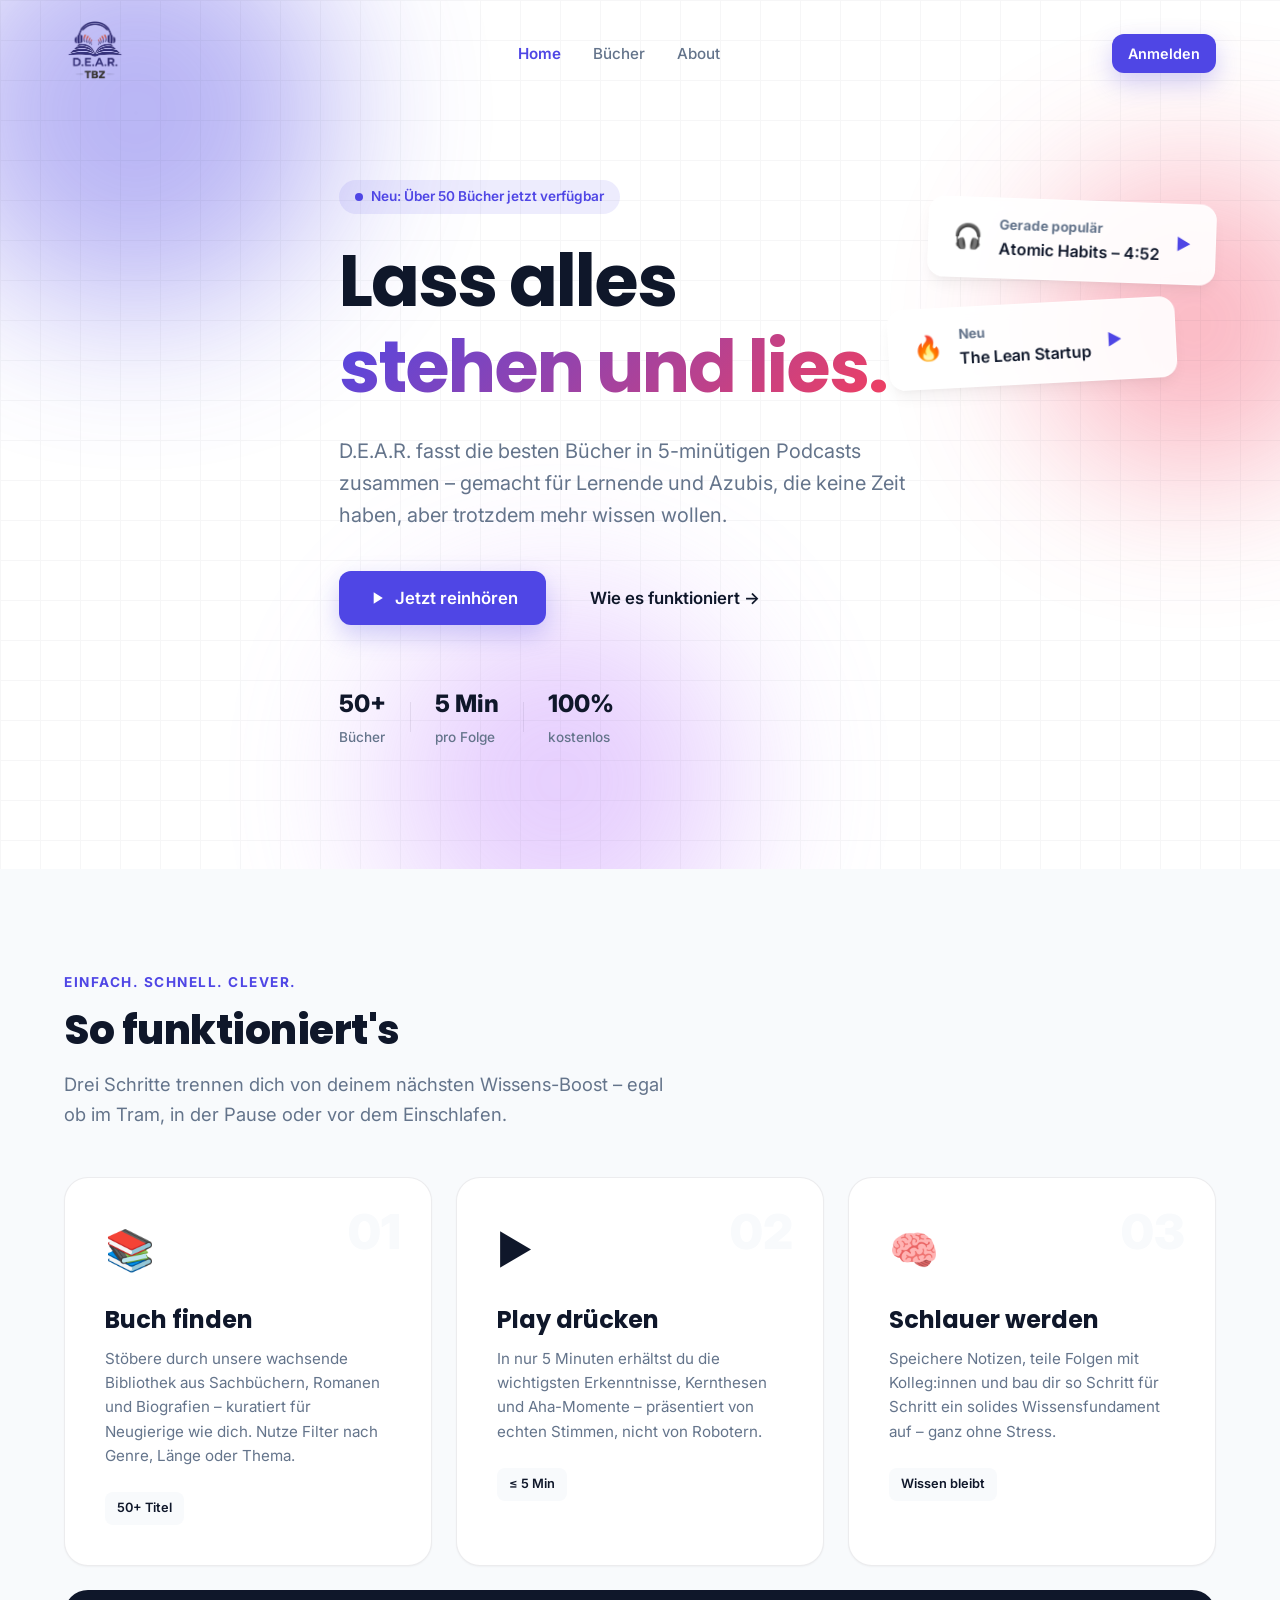
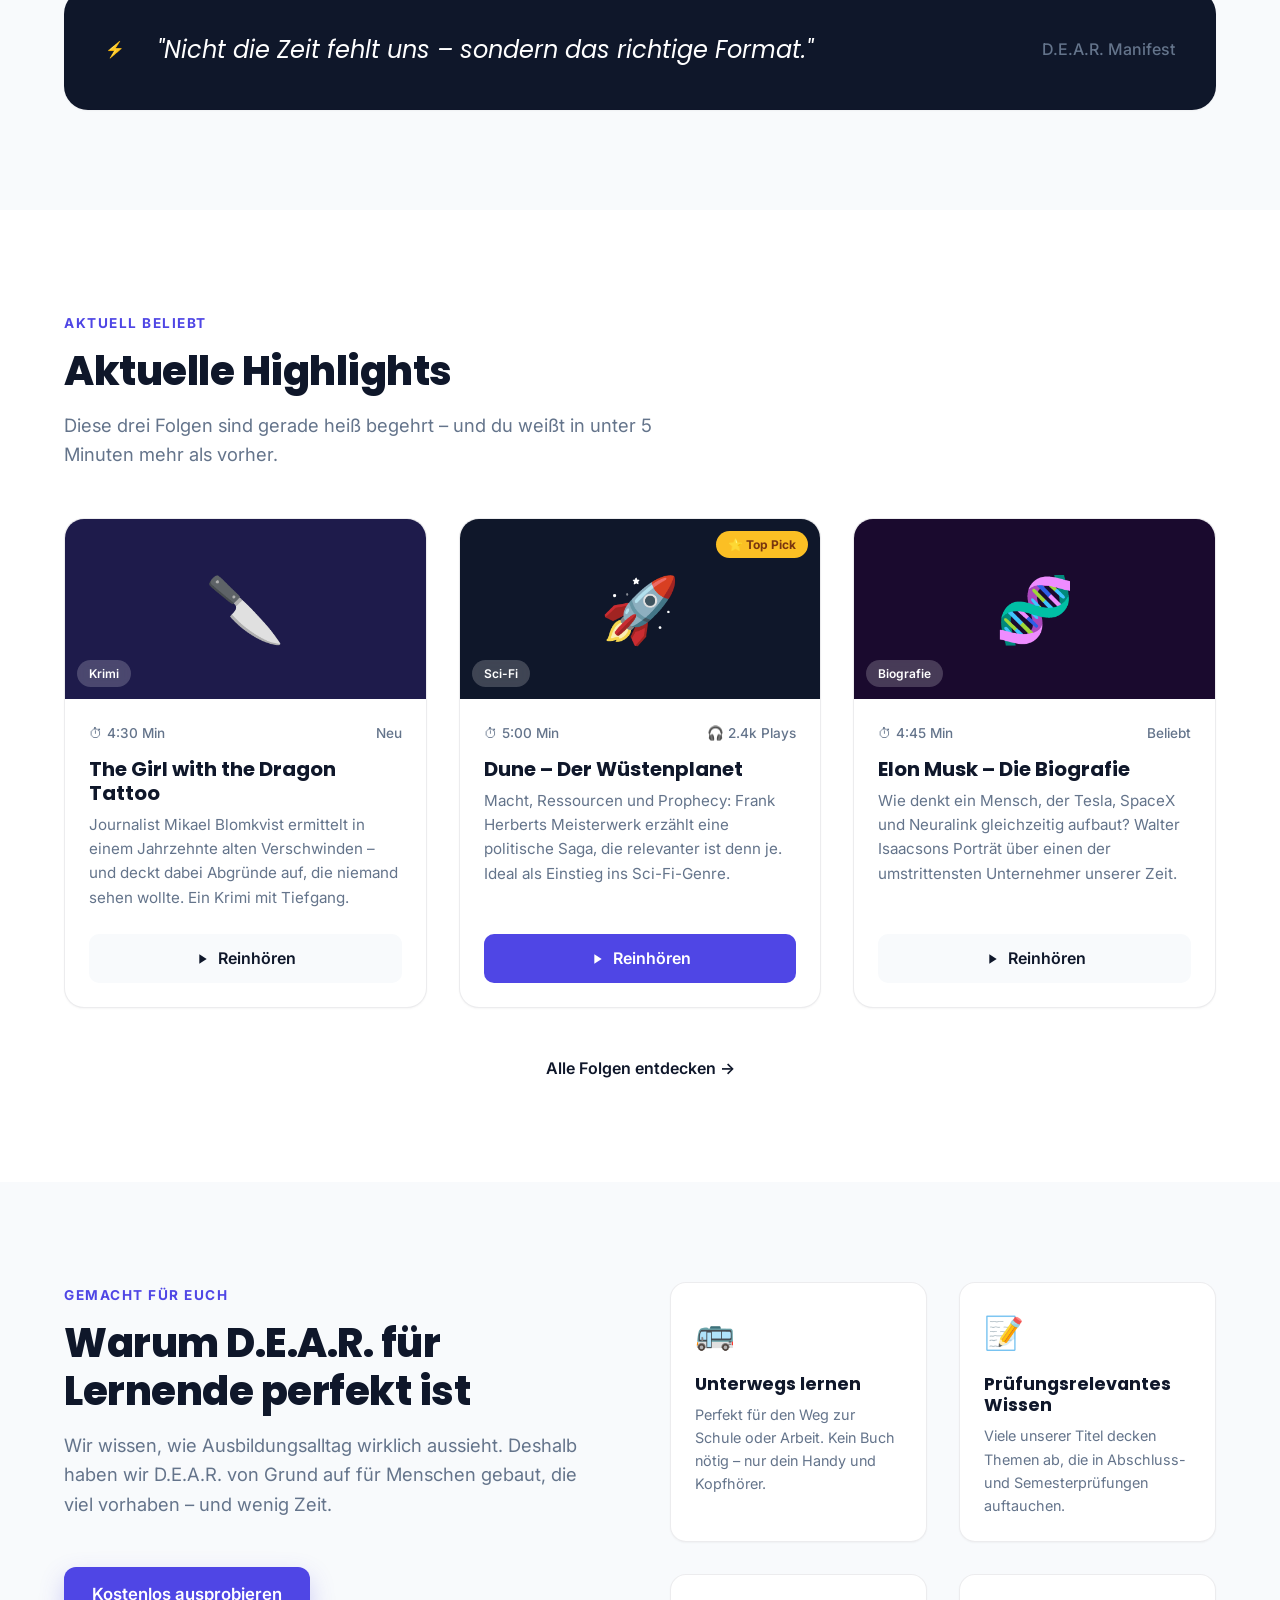
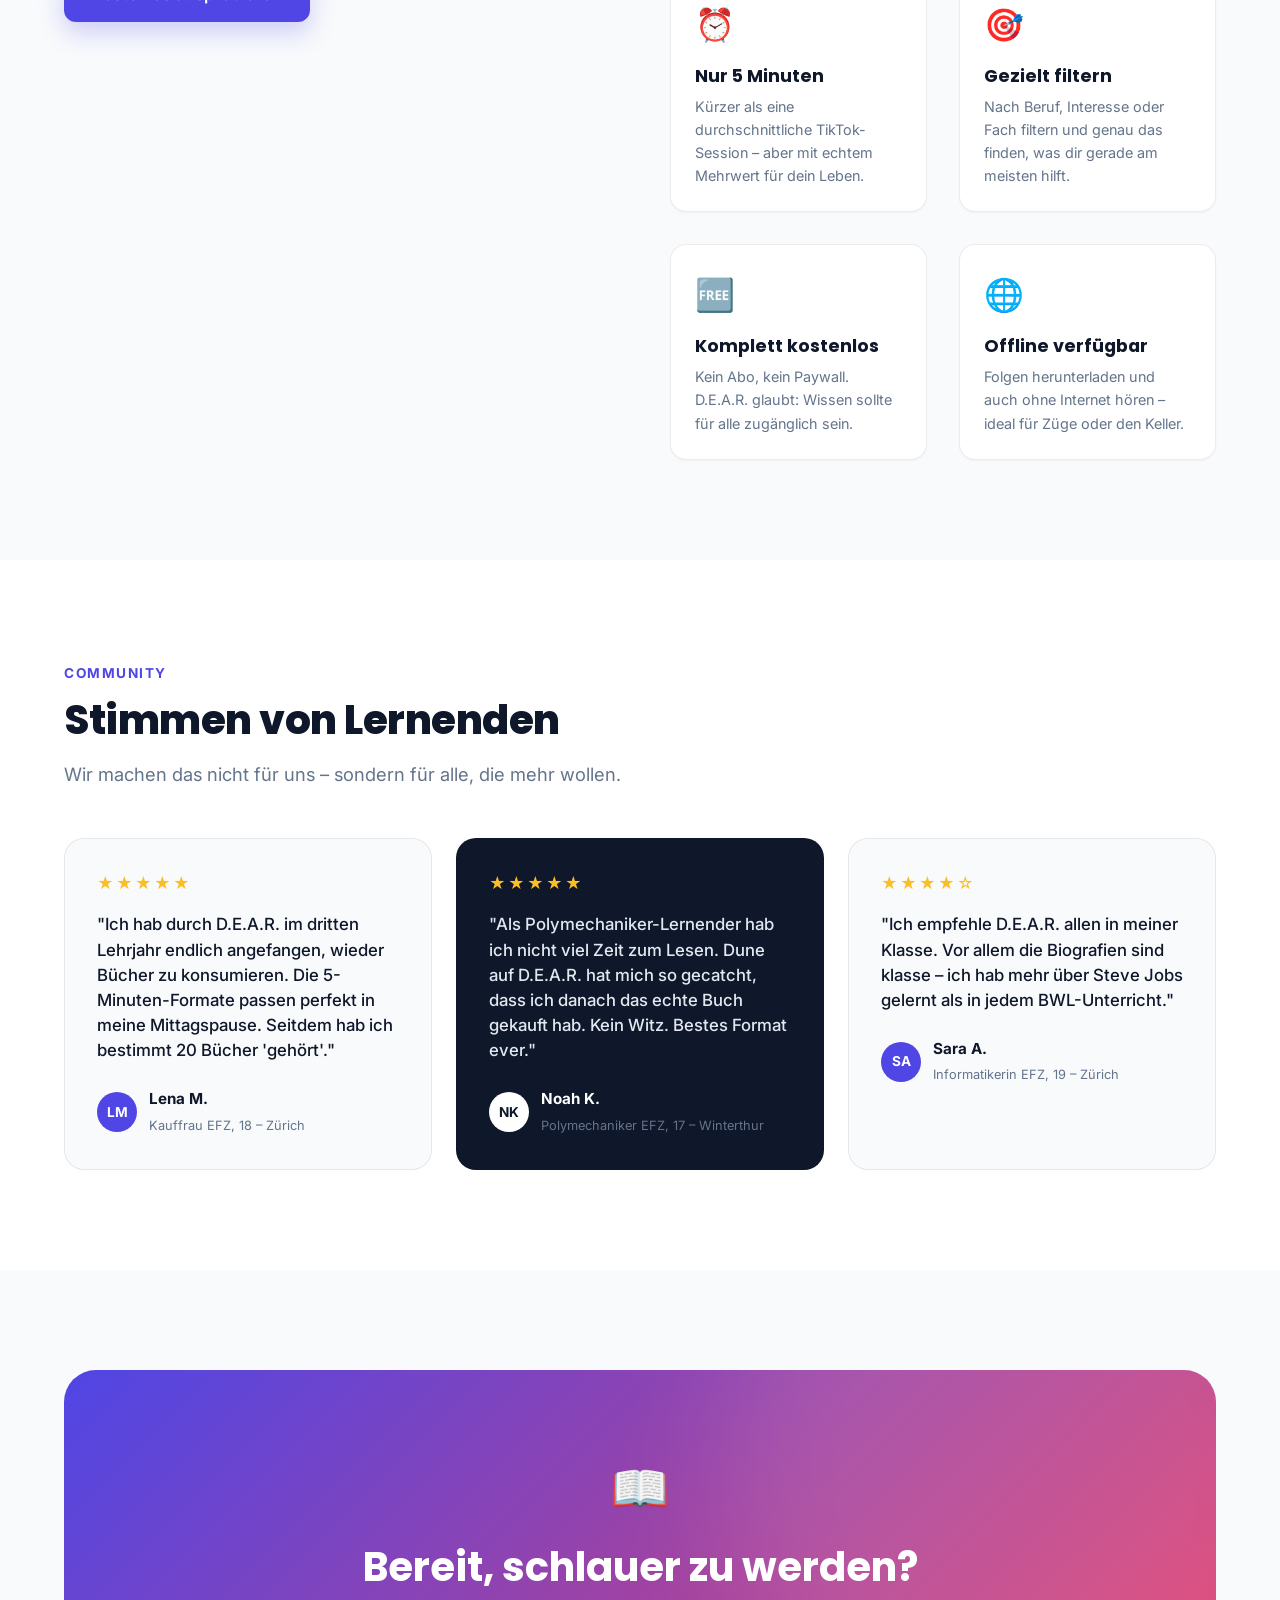
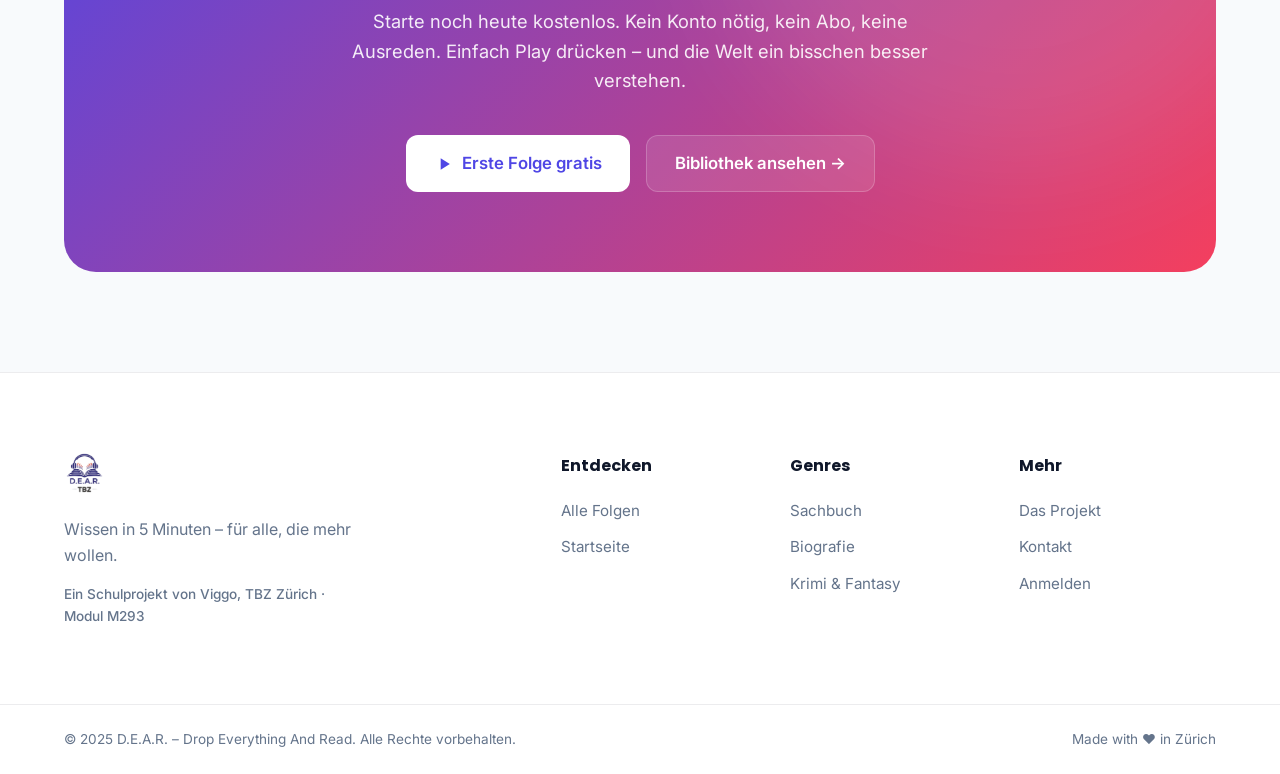
==== commit f6927df7: "Frontend komplett neu gemacht" ====
--- a/docs/Code/index.html
+++ b/docs/Code/index.html
@@ -7,6 +7,7 @@
   <link rel="preconnect" href="https://fonts.googleapis.com" />
   <link rel="preconnect" href="https://fonts.gstatic.com" crossorigin />
   <link href="https://fonts.googleapis.com/css2?family=Poppins:wght@400;600;700;800;900&family=Inter:wght@300;400;500;600&display=swap" rel="stylesheet" />
+  <link rel="icon" type="image/png" href="d.e.a.r_logo.png" />
   <link rel="stylesheet" href="style.css" />
 </head>
 <body>
@@ -14,15 +15,15 @@
   <!-- ===== STICKY HEADER ===== -->
   <header class="site-header" id="site-header">
     <div class="header-inner container">
-      <a href="#" class="logo-link">
+      <a href="index.html" class="logo-link">
         <img src="d.e.a.r_logo.png" alt="D.E.A.R. Logo" class="logo-img" />
       </a>
       <nav class="main-nav" aria-label="Hauptnavigation">
-        <a href="#">Home</a>
-        <a href="#">Bücher</a>
-        <a href="#">About</a>
+        <a href="index.html" class="nav-active">Home</a>
+        <a href="buecher.html">Bücher</a>
+        <a href="about.html">About</a>
       </nav>
-      <a href="#cta" class="btn btn-primary btn-sm">Jetzt starten</a>
+      <a href="login/signup/login.html" class="btn btn-primary btn-sm">Anmelden</a>
     </div>
   </header>
 
@@ -166,10 +167,10 @@
               </div>
               <h3 class="episode-title">The Girl with the Dragon Tattoo</h3>
               <p class="episode-desc">Journalist Mikael Blomkvist ermittelt in einem Jahrzehnte alten Verschwinden – und deckt dabei Abgründe auf, die niemand sehen wollte. Ein Krimi mit Tiefgang.</p>
-              <button class="btn btn-episode">
+              <a href="detail.html" class="btn btn-episode">
                 <svg width="16" height="16" viewBox="0 0 24 24" fill="currentColor"><path d="M8 5v14l11-7z"/></svg>
                 Reinhören
-              </button>
+              </a>
             </div>
           </article>
 
@@ -187,10 +188,10 @@
               </div>
               <h3 class="episode-title">Dune – Der Wüstenplanet</h3>
               <p class="episode-desc">Macht, Ressourcen und Prophecy: Frank Herberts Meisterwerk erzählt eine politische Saga, die relevanter ist denn je. Ideal als Einstieg ins Sci-Fi-Genre.</p>
-              <button class="btn btn-episode btn-episode-primary">
+              <a href="detail.html" class="btn btn-episode btn-episode-primary">
                 <svg width="16" height="16" viewBox="0 0 24 24" fill="currentColor"><path d="M8 5v14l11-7z"/></svg>
                 Reinhören
-              </button>
+              </a>
             </div>
           </article>
 
@@ -207,16 +208,16 @@
               </div>
               <h3 class="episode-title">Elon Musk – Die Biografie</h3>
               <p class="episode-desc">Wie denkt ein Mensch, der Tesla, SpaceX und Neuralink gleichzeitig aufbaut? Walter Isaacsons Porträt über einen der umstrittensten Unternehmer unserer Zeit.</p>
-              <button class="btn btn-episode">
+              <a href="detail.html" class="btn btn-episode">
                 <svg width="16" height="16" viewBox="0 0 24 24" fill="currentColor"><path d="M8 5v14l11-7z"/></svg>
                 Reinhören
-              </button>
+              </a>
             </div>
           </article>
         </div>
 
         <div class="featured-cta fade-up">
-          <a href="#" class="btn btn-ghost">Alle Folgen entdecken →</a>
+          <a href="buecher.html" class="btn btn-ghost">Alle Folgen entdecken →</a>
         </div>
       </div>
     </section>
@@ -321,7 +322,7 @@
           <div class="testimonial-card fade-up delay-3">
             <div class="stars" aria-label="4 von 5 Sternen">★★★★☆</div>
             <blockquote>
-              "Ich empfehle D.E.A.R. allen in meiner Klasse. Vor allem die Biografien sind klasse – ich hab mehr über Steve Jobs gelernt als in jedem BWL-Unterricht. Weiter so, Viggo!"
+              "Ich empfehle D.E.A.R. allen in meiner Klasse. Vor allem die Biografien sind klasse – ich hab mehr über Steve Jobs gelernt als in jedem BWL-Unterricht."
             </blockquote>
             <div class="testimonial-author">
               <div class="author-avatar">SA</div>
@@ -348,7 +349,7 @@
               Einfach Play drücken – und die Welt ein bisschen besser verstehen.
             </p>
             <div class="cta-actions">
-              <a href="#" class="btn btn-white btn-lg">
+              <a href="detail.html" class="btn btn-white btn-lg">
                 <svg width="20" height="20" viewBox="0 0 24 24" fill="currentColor"><path d="M8 5v14l11-7z"/></svg>
                 Erste Folge gratis
               </a>
@@ -372,21 +373,20 @@
       <nav class="footer-nav" aria-label="Footer-Navigation">
         <div class="footer-col">
           <strong>Entdecken</strong>
-          <a href="#">Alle Folgen</a>
-          <a href="#">Neue Releases</a>
-          <a href="#">Top Charts</a>
+          <a href="buecher.html">Alle Folgen</a>
+          <a href="index.html">Startseite</a>
         </div>
         <div class="footer-col">
           <strong>Genres</strong>
-          <a href="#">Sachbuch</a>
-          <a href="#">Biografie</a>
-          <a href="#">Sci-Fi & Krimi</a>
+          <a href="buecher.html">Sachbuch</a>
+          <a href="buecher.html">Biografie</a>
+          <a href="buecher.html">Krimi &amp; Fantasy</a>
         </div>
         <div class="footer-col">
-          <strong>Über uns</strong>
-          <a href="#">Das Projekt</a>
-          <a href="#">Kontakt</a>
-          <a href="#">Datenschutz</a>
+          <strong>Mehr</strong>
+          <a href="about.html">Das Projekt</a>
+          <a href="about.html">Kontakt</a>
+          <a href="login/signup/login.html">Anmelden</a>
         </div>
       </nav>
     </div>
@@ -397,6 +397,9 @@
       </div>
     </div>
   </footer>
+
+  <!-- Toast Container -->
+  <div id="toast-container" class="toast-container"></div>
 
   <script>
     // Scroll-triggered fade-up animations
@@ -415,6 +418,16 @@
     window.addEventListener('scroll', () => {
       header.classList.toggle('scrolled', window.scrollY > 30);
     });
+
+    // Auth-aware header button
+    (function() {
+      const user = JSON.parse(localStorage.getItem('dearCurrentUser') || 'null');
+      const authBtn = document.querySelector('.header-inner .btn-primary');
+      if (user && authBtn) {
+        authBtn.textContent = 'Dashboard';
+        authBtn.href = 'dashboard.html';
+      }
+    })();
   </script>
 </body>
 </html>
--- a/docs/Code/style.css
+++ b/docs/Code/style.css
@@ -308,4 +308,426 @@
 .form-group { margin-bottom: 24px; }
 .form-group label { display: block; font-weight: 600; margin-bottom: 8px; font-size: 0.95rem; }
 .form-group input, .form-group textarea { width: 100%; padding: 14px; border: 1px solid var(--border-light); border-radius: 10px; font-family: inherit; font-size: 1rem; transition: border-color 0.3s; background: var(--bg-light); }
-.form-group input:focus, .form-group textarea:focus { outline: none; border-color: var(--primary); background: white; }+.form-group input:focus, .form-group textarea:focus, .form-group select:focus { outline: none; border-color: var(--primary); background: white; }
+.form-group select { width: 100%; padding: 14px; border: 1px solid var(--border-light); border-radius: 10px; font-family: inherit; font-size: 1rem; transition: border-color 0.3s; background: var(--bg-light); appearance: none; -webkit-appearance: none; cursor: pointer; background-image: url("data:image/svg+xml,%3Csvg xmlns='http://www.w3.org/2000/svg' width='12' height='12' viewBox='0 0 12 12'%3E%3Cpath fill='%2364748b' d='M6 8L1 3h10z'/%3E%3C/svg%3E"); background-repeat: no-repeat; background-position: right 14px center; }
+.form-row { display: grid; grid-template-columns: 1fr 1fr; gap: 24px; }
+
+/* Active nav link */
+.nav-active { color: var(--primary) !important; font-weight: 600 !important; }
+
+/* ==========================================================================
+   13. PAGE HERO (Unterseiten)
+   ========================================================================== */
+.page-hero {
+  position: relative; padding: 160px 0 80px;
+  background-color: var(--bg-white); overflow: hidden;
+}
+.page-hero-content { position: relative; z-index: 1; text-align: center; }
+.page-hero-content h1 { font-size: 3.5rem; letter-spacing: -1.5px; margin-bottom: 16px; }
+.page-hero-sub { font-size: 1.2rem; color: var(--text-muted); max-width: 550px; margin: 0 auto; }
+
+/* ==========================================================================
+   14. FILTER BAR (Bücher)
+   ========================================================================== */
+.filter-bar {
+  display: flex; flex-wrap: wrap; gap: 12px; justify-content: center;
+  margin-bottom: 48px; padding: 16px; background: var(--bg-white);
+  border-radius: 16px; box-shadow: var(--shadow-sm); border: 1px solid var(--border-light);
+}
+.filter-btn {
+  padding: 10px 20px; border: 1px solid var(--border-light); border-radius: 50px;
+  background: transparent; color: var(--text-muted); font-family: inherit;
+  font-weight: 600; font-size: 0.9rem; cursor: pointer; transition: all 0.3s;
+}
+.filter-btn:hover { border-color: var(--primary); color: var(--primary); }
+.filter-btn.active { background: var(--primary); color: white; border-color: var(--primary); }
+
+/* ==========================================================================
+   15. ENHANCED BOOK CARDS (Bücher-Grid)
+   ========================================================================== */
+.card-image {
+  height: 180px; background: var(--cover-color, var(--bg-light));
+  display: flex; align-items: center; justify-content: center;
+  position: relative; overflow: hidden;
+}
+.card-emoji { font-size: 3.5rem; }
+.card-badge {
+  position: absolute; bottom: 12px; left: 12px;
+  background: rgba(255,255,255,0.2); backdrop-filter: blur(4px);
+  color: white; padding: 4px 12px; border-radius: 50px;
+  font-size: 0.75rem; font-weight: 600;
+}
+.card-footer {
+  display: flex; justify-content: space-between; align-items: center;
+  margin-top: auto;
+}
+.card-duration { font-size: 0.85rem; color: var(--text-muted); font-weight: 500; }
+.no-results { text-align: center; padding: 60px 0; color: var(--text-muted); font-size: 1.1rem; }
+
+/* ==========================================================================
+   16. DETAIL PAGE
+   ========================================================================== */
+.back-link {
+  display: inline-block; margin-top: 120px; margin-bottom: 24px;
+  color: var(--primary); text-decoration: none; font-weight: 600;
+  font-size: 0.95rem; transition: transform 0.2s;
+}
+.back-link:hover { transform: translateX(-4px); }
+
+.book-detail { margin-top: 0; margin-bottom: 80px; }
+
+.book-cover-placeholder {
+  width: 240px; min-height: 380px; flex-shrink: 0;
+  background: linear-gradient(135deg, var(--bg-light), #e2e8f0);
+  border-radius: 16px; display: flex; align-items: center; justify-content: center;
+  border: 2px dashed var(--border-light);
+}
+.cover-inner { text-align: center; }
+.cover-icon { display: block; font-size: 3rem; margin-bottom: 12px; }
+.cover-label { display: block; font-weight: 700; color: var(--text-dark); font-size: 1rem; margin-bottom: 4px; }
+.cover-hint { display: block; font-size: 0.8rem; color: var(--text-muted); }
+
+.book-meta-grid {
+  display: flex; gap: 24px; margin-bottom: 24px;
+  padding: 16px 0; border-top: 1px solid var(--border-light);
+  border-bottom: 1px solid var(--border-light);
+}
+.meta-item { display: flex; flex-direction: column; }
+.meta-label { font-size: 0.75rem; text-transform: uppercase; letter-spacing: 1px; color: var(--text-muted); font-weight: 600; margin-bottom: 4px; }
+.meta-value { font-weight: 700; color: var(--text-dark); }
+
+.audio-container { margin-bottom: 24px; }
+
+.btn-bookmark {
+  display: inline-flex; align-items: center; gap: 8px;
+  padding: 12px 24px; border-radius: 12px; border: 1px solid var(--border-light);
+  background: var(--bg-light); color: var(--text-dark); font-family: inherit;
+  font-weight: 600; font-size: 0.95rem; cursor: pointer; transition: all 0.3s;
+}
+.btn-bookmark:hover { border-color: var(--primary); color: var(--primary); }
+.btn-bookmark.bookmarked { background: var(--primary); color: white; border-color: var(--primary); }
+
+.book-description { margin-bottom: 48px; }
+.book-description h2 { font-size: 1.5rem; margin-bottom: 16px; }
+.book-description p { color: var(--text-muted); font-size: 1.05rem; line-height: 1.7; margin-bottom: 16px; }
+
+.presenter-section { margin-bottom: 48px; }
+.presenter-card {
+  display: flex; gap: 24px; align-items: flex-start;
+  background: var(--bg-light); padding: 32px; border-radius: 20px;
+  border: 1px solid var(--border-light);
+}
+.presenter-avatar {
+  width: 56px; height: 56px; border-radius: 50%; flex-shrink: 0;
+  background: var(--primary); color: white; display: flex;
+  align-items: center; justify-content: center;
+  font-weight: 700; font-size: 1rem;
+}
+.presenter-info h3 { font-size: 0.85rem; text-transform: uppercase; letter-spacing: 1px; color: var(--text-muted); margin-bottom: 4px; }
+.presenter-info strong { font-size: 1.15rem; display: block; margin-bottom: 4px; }
+.presenter-info p { color: var(--text-muted); font-size: 0.95rem; margin-bottom: 8px; }
+.presenter-note { font-style: italic; margin-top: 12px; }
+
+/* ==========================================================================
+   17. ABOUT PAGE
+   ========================================================================== */
+.about-vision-grid {
+  display: grid; grid-template-columns: 1fr 1fr; gap: 32px; margin-bottom: 60px;
+}
+.vision-card {
+  background: var(--bg-white); padding: 40px; border-radius: 24px;
+  box-shadow: var(--shadow-sm); border: 1px solid var(--border-light);
+  transition: transform 0.3s;
+}
+.vision-card:hover { transform: translateY(-5px); box-shadow: var(--shadow-md); }
+.vision-icon { font-size: 2.5rem; margin-bottom: 20px; }
+.vision-card h3 { font-size: 1.3rem; margin-bottom: 12px; }
+.vision-card p { color: var(--text-muted); font-size: 0.95rem; line-height: 1.7; }
+
+.about-facts {
+  display: flex; justify-content: center; align-items: center; gap: 40px;
+  padding: 40px; background: var(--text-dark); border-radius: 20px; color: white;
+}
+.fact-item { text-align: center; }
+.fact-num { display: block; font-size: 2rem; font-weight: 800; font-family: var(--font-heading); }
+.fact-label { font-size: 0.9rem; color: var(--text-muted); }
+.fact-divider { width: 1px; height: 40px; background: rgba(255,255,255,0.15); }
+
+.form-success { text-align: center; padding: 40px 0; }
+.success-icon { font-size: 3rem; margin-bottom: 16px; }
+.form-success h3 { margin-bottom: 8px; }
+.form-success p { color: var(--text-muted); }
+
+/* ==========================================================================
+   18. DASHBOARD
+   ========================================================================== */
+.dashboard-grid {
+  display: grid; grid-template-columns: 1fr 1fr; gap: 32px;
+}
+.dash-section {
+  background: var(--bg-white); padding: 40px; border-radius: 24px;
+  box-shadow: var(--shadow-sm); border: 1px solid var(--border-light);
+}
+.dash-section-header {
+  display: flex; align-items: center; gap: 14px; margin-bottom: 8px;
+}
+.dash-section-icon {
+  width: 44px; height: 44px; border-radius: 12px;
+  background: rgba(79, 70, 229, 0.1); color: var(--primary);
+  display: flex; align-items: center; justify-content: center; flex-shrink: 0;
+}
+.dash-section h2 { font-size: 1.4rem; }
+.dash-section-sub { color: var(--text-muted); font-size: 0.95rem; margin-bottom: 24px; }
+
+/* Bookmark items */
+.bookmarks-list { display: flex; flex-direction: column; gap: 12px; }
+.bookmark-item {
+  display: flex; align-items: center; gap: 14px;
+  padding: 16px 20px; background: var(--bg-light); border-radius: 14px;
+  border: 1px solid var(--border-light); transition: all 0.3s;
+}
+.bookmark-item:hover { border-color: rgba(79, 70, 229, 0.2); box-shadow: var(--shadow-sm); }
+.bookmark-icon { color: var(--primary); flex-shrink: 0; }
+.bookmark-info { flex: 1; }
+.bookmark-info strong { display: block; font-size: 1rem; margin-bottom: 2px; }
+.bookmark-info span { font-size: 0.8rem; color: var(--text-muted); }
+.bookmark-remove {
+  background: none; border: none; color: var(--text-muted); font-size: 1.4rem;
+  cursor: pointer; padding: 4px 8px; border-radius: 8px; transition: all 0.2s;
+}
+.bookmark-remove:hover { background: rgba(244, 63, 94, 0.1); color: var(--secondary); }
+
+/* Empty state */
+.dash-empty { text-align: center; padding: 40px 20px; }
+.dash-empty-icon { font-size: 2.5rem; margin-bottom: 12px; }
+.dash-empty h3 { font-size: 1.1rem; margin-bottom: 8px; }
+.dash-empty p { color: var(--text-muted); font-size: 0.95rem; }
+.dash-empty a { color: var(--primary); text-decoration: none; font-weight: 600; }
+.dash-empty a:hover { text-decoration: underline; }
+
+/* Settings */
+.settings-group {
+  display: flex; flex-direction: column; gap: 1px;
+  background: var(--border-light); border-radius: 16px; overflow: hidden;
+  margin-bottom: 24px;
+}
+.settings-item {
+  display: flex; justify-content: space-between; align-items: center;
+  padding: 16px 20px; background: var(--bg-light);
+}
+.settings-label { font-weight: 600; font-size: 0.95rem; color: var(--text-dark); }
+.settings-value { color: var(--text-muted); font-size: 0.95rem; }
+.settings-actions { display: flex; flex-direction: column; gap: 12px; }
+.btn-settings {
+  justify-content: center; padding: 12px 20px; border-radius: 12px;
+  font-size: 0.9rem; color: var(--text-muted); border: 1px solid var(--border-light);
+  background: var(--bg-light); cursor: not-allowed; opacity: 0.7;
+}
+.btn-logout {
+  display: inline-flex; align-items: center; justify-content: center; gap: 8px;
+  padding: 14px 20px; border-radius: 12px; border: none;
+  background: linear-gradient(135deg, #dc2626, #ef4444); color: white;
+  font-family: inherit; font-weight: 600; font-size: 0.95rem;
+  cursor: pointer; transition: all 0.3s;
+}
+.btn-logout:hover { transform: translateY(-2px); box-shadow: 0 8px 20px rgba(239, 68, 68, 0.3); }
+
+/* ==========================================================================
+   19. TOAST NOTIFICATIONS (Global)
+   ========================================================================== */
+.toast-container {
+  position: fixed; bottom: 24px; right: 24px; z-index: 9999;
+  display: flex; flex-direction: column-reverse; gap: 12px; pointer-events: none;
+}
+.toast {
+  display: flex; align-items: center; gap: 12px;
+  padding: 16px 20px; border-radius: 16px;
+  font-family: var(--font-body); font-size: 0.95rem; font-weight: 500; color: white;
+  min-width: 300px; max-width: 420px;
+  box-shadow: 0 12px 40px rgba(0,0,0,0.15), 0 4px 12px rgba(0,0,0,0.08);
+  pointer-events: auto; position: relative; overflow: hidden;
+  opacity: 0; transform: translateY(20px) scale(0.96);
+  animation: toastIn 0.4s cubic-bezier(0.16, 1, 0.3, 1) forwards;
+}
+.toast.toast-out { animation: toastOut 0.35s cubic-bezier(0.4, 0, 1, 1) forwards; }
+.toast-success { background: linear-gradient(135deg, #059669, #10b981); }
+.toast-error { background: linear-gradient(135deg, #dc2626, #ef4444); }
+.toast-info { background: linear-gradient(135deg, #4f46e5, #6366f1); }
+.toast-icon { font-size: 1.3rem; flex-shrink: 0; }
+.toast-message { flex: 1; line-height: 1.4; }
+.toast-close {
+  background: none; border: none; color: rgba(255,255,255,0.7);
+  font-size: 1.2rem; cursor: pointer; padding: 0 0 0 8px; flex-shrink: 0;
+  transition: color 0.2s;
+}
+.toast-close:hover { color: white; }
+.toast-progress {
+  position: absolute; bottom: 0; left: 0; height: 3px;
+  background: rgba(255,255,255,0.4); border-radius: 0 0 16px 16px;
+  animation: toastProgress 3.5s linear forwards;
+}
+@keyframes toastIn {
+  from { opacity: 0; transform: translateY(20px) scale(0.96); }
+  to { opacity: 1; transform: translateY(0) scale(1); }
+}
+@keyframes toastOut {
+  from { opacity: 1; transform: translateY(0) scale(1); }
+  to { opacity: 0; transform: translateY(10px) scale(0.95); }
+}
+@keyframes toastProgress {
+  from { width: 100%; }
+  to { width: 0%; }
+}
+
+/* ==========================================================================
+   20. CREATE PAGE (Podcast erstellen)
+   ========================================================================== */
+.create-card {
+  background: var(--bg-white); padding: 48px; border-radius: 24px;
+  box-shadow: var(--shadow-sm); border: 1px solid var(--border-light);
+  max-width: 700px; margin: 0 auto;
+}
+.file-upload-area {
+  position: relative; border: 2px dashed var(--border-light); border-radius: 16px;
+  background: var(--bg-light); transition: all 0.3s; overflow: hidden;
+}
+.file-upload-area:hover { border-color: var(--primary); background: rgba(79, 70, 229, 0.03); }
+.file-upload-area input[type="file"] {
+  position: absolute; inset: 0; opacity: 0; cursor: pointer; z-index: 2;
+}
+.file-upload-content {
+  padding: 32px; text-align: center;
+}
+.file-upload-icon { font-size: 2rem; margin-bottom: 8px; }
+.file-upload-content p { color: var(--text-dark); font-size: 0.95rem; margin: 0 0 4px; }
+.file-upload-hint { font-size: 0.8rem; color: var(--text-muted); }
+.create-actions {
+  display: flex; gap: 16px; margin-top: 32px;
+}
+.btn-create-draft {
+  flex: 1; border: 1px solid var(--border-light); border-radius: 14px;
+}
+.btn-create-publish { flex: 1; border-radius: 14px; }
+.podcast-status {
+  display: inline-block; padding: 2px 10px; border-radius: 50px;
+  font-size: 0.75rem; font-weight: 600;
+}
+.status-published { background: rgba(5, 150, 105, 0.1); color: #059669; }
+.status-draft { background: rgba(245, 158, 11, 0.1); color: #d97706; }
+
+/* ==========================================================================
+   21. RESPONSIVE DESIGN
+   ========================================================================== */
+
+/* Tablet */
+@media (max-width: 1024px) {
+  .hero-headline { font-size: 3rem; }
+  .hero-card-float { display: none; }
+  .bento-grid { grid-template-columns: 1fr 1fr; }
+  .bento-wide { grid-column: span 2; }
+  .episode-grid { grid-template-columns: 1fr 1fr; }
+  .benefits-inner { grid-template-columns: 1fr; }
+  .benefits-text { position: static; }
+  .testimonials-grid { grid-template-columns: 1fr 1fr; }
+  .footer-inner { grid-template-columns: 1fr; gap: 40px; }
+  .page-hero-content h1 { font-size: 2.8rem; }
+  .about-vision-grid { grid-template-columns: 1fr 1fr; }
+  .book-header { flex-direction: column; align-items: center; text-align: center; }
+  .book-cover-placeholder { width: 200px; min-height: 320px; }
+  .book-info { min-width: unset; }
+  .book-meta-grid { justify-content: center; }
+  .presenter-card { flex-direction: column; align-items: center; text-align: center; }
+  .dashboard-grid { grid-template-columns: 1fr; }
+}
+
+/* Mobile */
+@media (max-width: 768px) {
+  .section-title { font-size: 2rem; }
+  .section-padding { padding: 60px 0; }
+
+  /* Header */
+  .header-inner { flex-wrap: wrap; gap: 12px; }
+  .main-nav { gap: 16px; order: 3; width: 100%; justify-content: center; padding-top: 8px; border-top: 1px solid var(--border-light); }
+  .btn-sm { order: 2; }
+  .logo-img { height: 45px; }
+
+  /* Hero */
+  .hero { padding: 140px 0 80px; }
+  .hero-headline { font-size: 2.5rem; letter-spacing: -1px; }
+  .hero-sub { font-size: 1.1rem; }
+  .hero-actions { flex-direction: column; }
+  .hero-stats { flex-wrap: wrap; gap: 16px; }
+  .stat-divider { display: none; }
+
+  /* Bento */
+  .bento-grid { grid-template-columns: 1fr; }
+  .bento-wide { grid-column: span 1; flex-direction: column; text-align: center; }
+
+  /* Episodes */
+  .episode-grid { grid-template-columns: 1fr; }
+
+  /* Benefits */
+  .benefits-grid { grid-template-columns: 1fr; }
+
+  /* Testimonials */
+  .testimonials-grid { grid-template-columns: 1fr; }
+
+  /* CTA */
+  .cta-box { padding: 60px 24px; }
+  .cta-content h2 { font-size: 2rem; }
+  .cta-actions { flex-direction: column; align-items: center; }
+
+  /* Footer */
+  .footer-nav { grid-template-columns: 1fr; gap: 24px; }
+  .footer-bottom .container { flex-direction: column; gap: 8px; text-align: center; }
+
+  /* Page Hero */
+  .page-hero { padding: 130px 0 60px; }
+  .page-hero-content h1 { font-size: 2.2rem; }
+  .page-hero-sub { font-size: 1rem; }
+
+  /* Filter */
+  .filter-bar { gap: 8px; padding: 12px; }
+  .filter-btn { padding: 8px 14px; font-size: 0.8rem; }
+
+  /* Book Grid */
+  .book-grid { grid-template-columns: 1fr; gap: 20px; }
+
+  /* Detail */
+  .back-link { margin-top: 100px; }
+  .book-detail { padding: 24px; }
+  .book-cover-placeholder { width: 100%; max-width: 240px; }
+  .book-meta-grid { flex-wrap: wrap; gap: 16px; }
+  .presenter-card { padding: 24px; }
+
+  /* About */
+  .about-vision-grid { grid-template-columns: 1fr; }
+  .about-facts { flex-wrap: wrap; gap: 24px; padding: 32px 24px; }
+  .fact-divider { display: none; }
+
+  /* Contact */
+  .contact-card { padding: 24px; }
+  .form-row { grid-template-columns: 1fr; }
+
+  /* Dashboard */
+  .dash-section { padding: 24px; }
+  .settings-item { flex-direction: column; align-items: flex-start; gap: 4px; }
+
+  /* Create */
+  .create-card { padding: 24px; }
+  .create-actions { flex-direction: column; }
+
+  /* Toast */
+  .toast-container { left: 16px; right: 16px; bottom: 16px; }
+  .toast { min-width: unset; max-width: unset; }
+}
+
+/* Small Mobile */
+@media (max-width: 480px) {
+  .container { padding: 0 16px; }
+  .hero-headline { font-size: 2rem; }
+  .page-hero-content h1 { font-size: 1.8rem; }
+  .section-title { font-size: 1.6rem; }
+  .bento-card { padding: 24px; }
+  .vision-card { padding: 24px; }
+}
